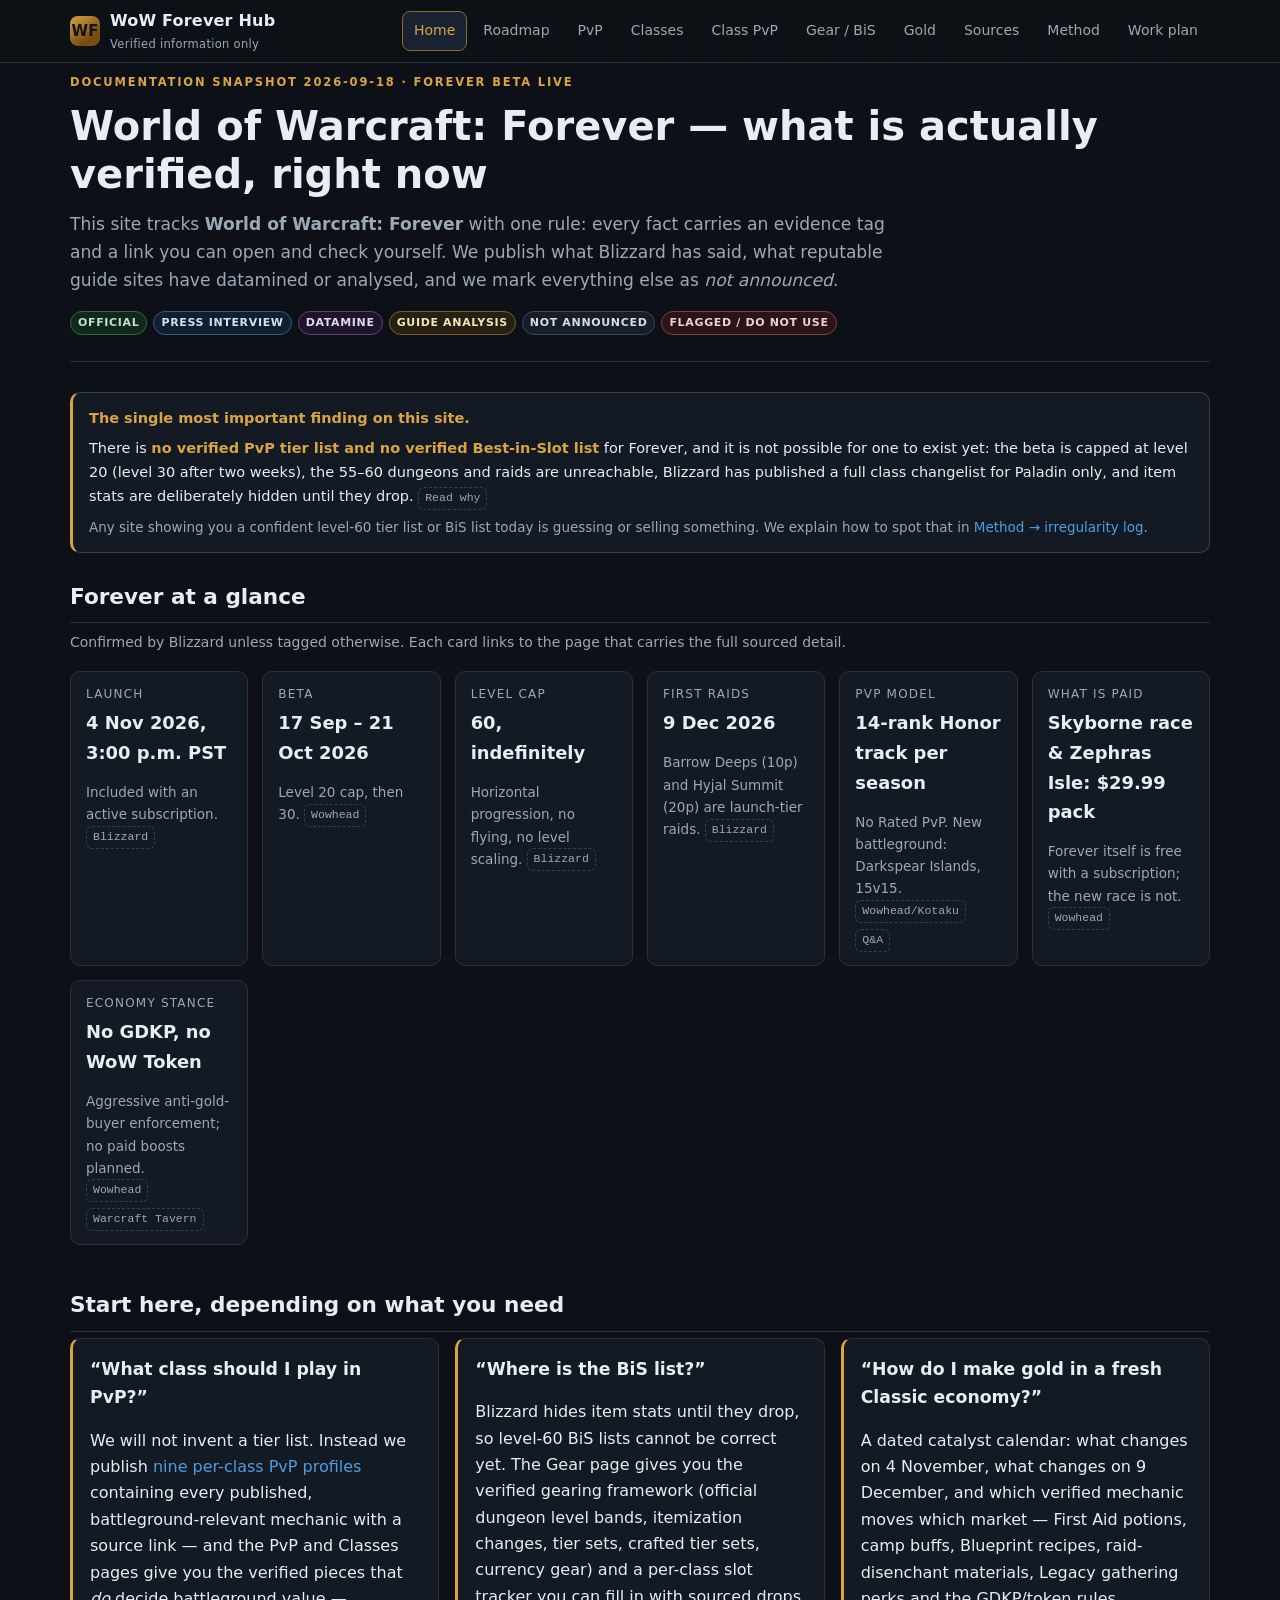
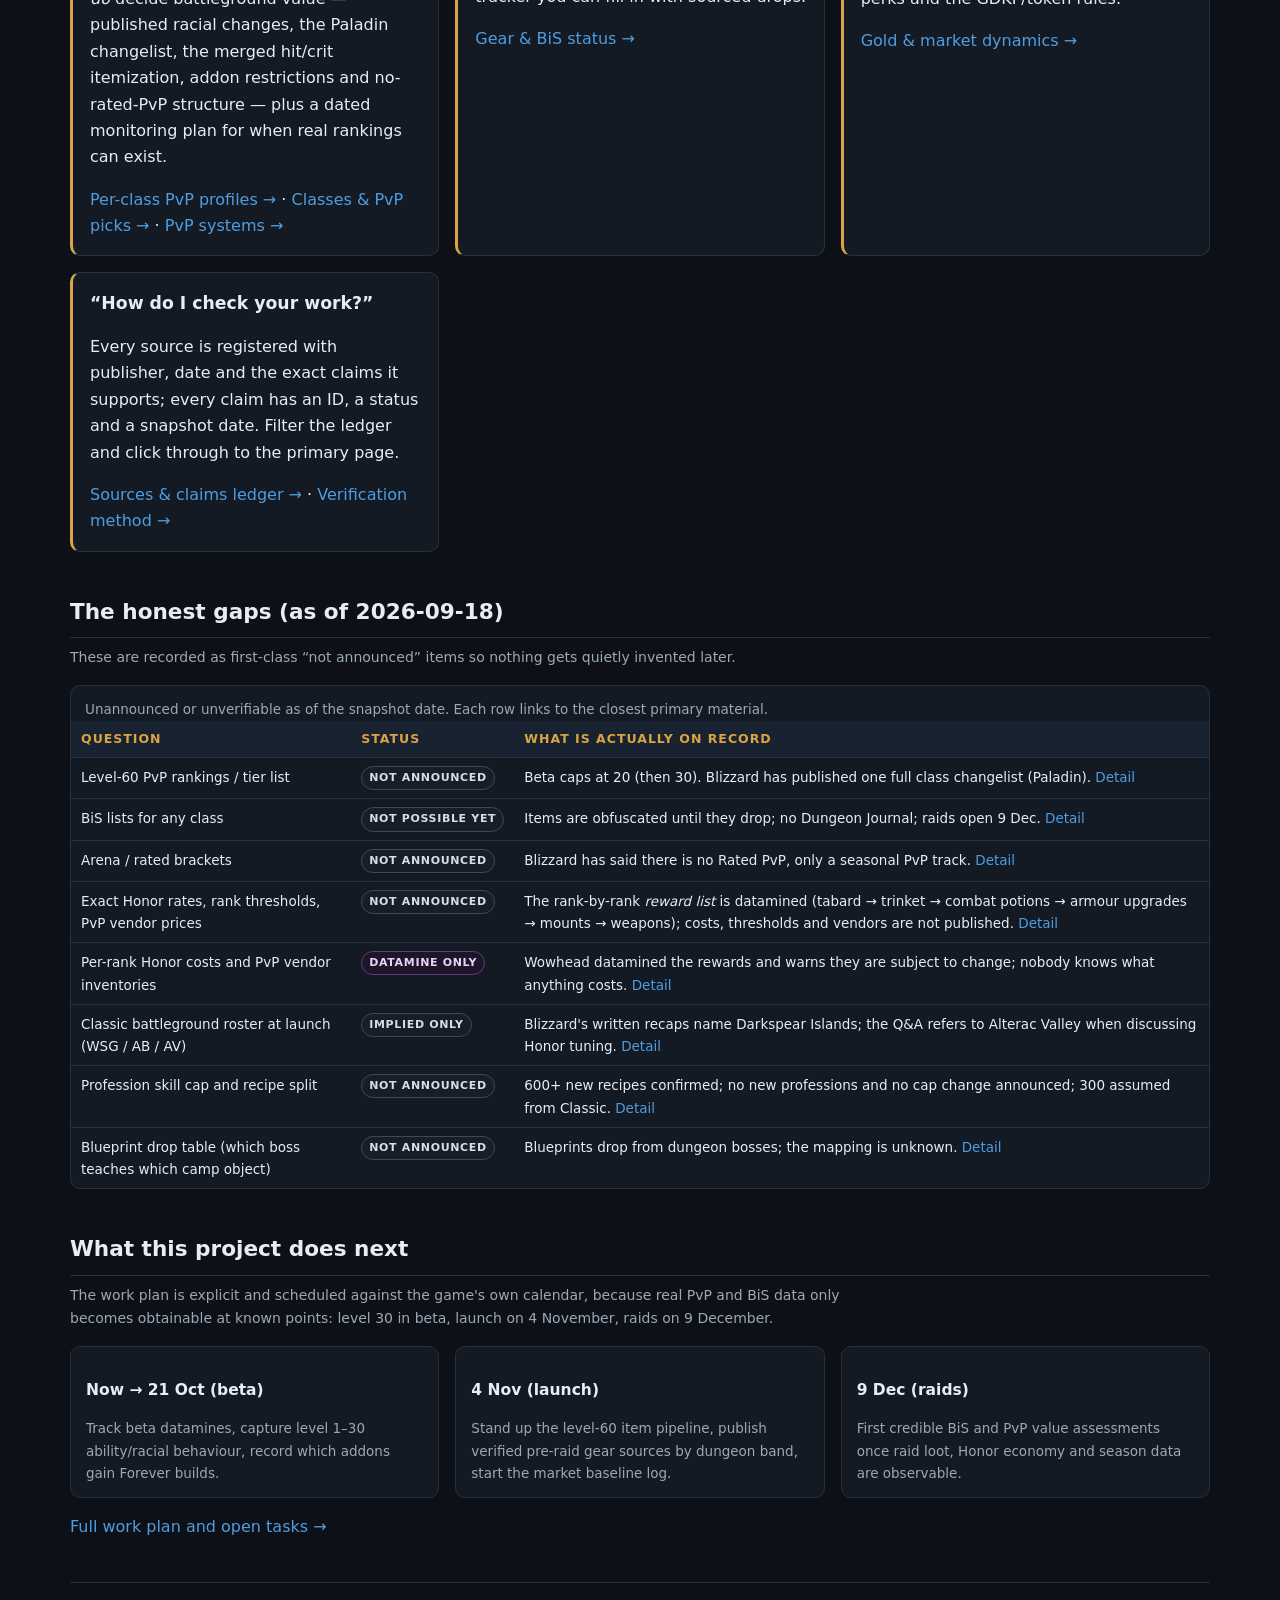
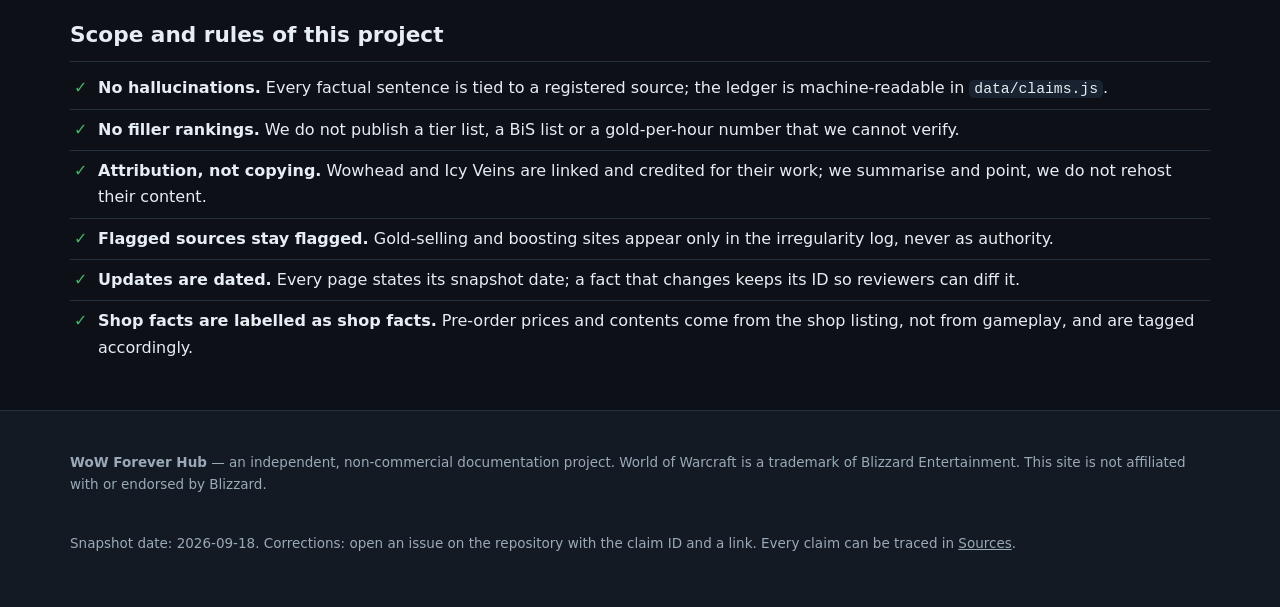
==== index.html @ de7ff388 "Add per-class PvP profiles, source-watch automation and ledger tooling Content - New class-pvp.html:" ====
<!DOCTYPE html>
<html lang="en">
<head>
<meta charset="utf-8">
<meta name="viewport" content="width=device-width, initial-scale=1">
<title>WoW Forever Hub — verified PvP, gear and gold information</title>
<meta name="description" content="A source-verified information hub for World of Warcraft: Forever, focused on PvP, gear progression and gold-making. Every claim carries an evidence tag and a link for manual review.">
<meta name="theme-color" content="#0d1117">
<link rel="icon" href="data:image/svg+xml,%3Csvg%20xmlns='http://www.w3.org/2000/svg'%20viewBox='0%200%2064%2064'%3E%3Crect%20width='64'%20height='64'%20rx='12'%20fill='%230d1117'/%3E%3Ctext%20x='32'%20y='42'%20font-family='Georgia,serif'%20font-size='30'%20font-weight='700'%20fill='%23d9a441'%20text-anchor='middle'%3EWF%3C/text%3E%3C/svg%3E">
<meta property="og:type" content="article">
<meta property="og:title" content="WoW Forever Hub — verified PvP, gear and gold information">
<meta property="og:description" content="A source-verified information hub for World of Warcraft: Forever, focused on PvP, gear progression and gold-making. Every claim carries an evidence tag and a link for manual review.">
<link rel="stylesheet" href="assets/css/style.css">
</head>
<body>
<a class="skip-link" href="#main">Skip to content</a>

<header class="site-header">
  <div class="wrap">
    <a class="brand" href="index.html">
      <span class="mark" aria-hidden="true">WF</span>
      <span>WoW Forever Hub<small>Verified information only</small></span>
    </a>
    <nav class="nav" aria-label="Main">
      <a href="index.html">Home</a>
      <a href="roadmap.html">Roadmap</a>
      <a href="pvp.html">PvP</a>
      <a href="classes.html">Classes</a>
      <a href="class-pvp.html">Class PvP</a>
      <a href="gear.html">Gear / BiS</a>
      <a href="gold.html">Gold</a>
      <a href="sources.html">Sources</a>
      <a href="method.html">Method</a>
      <a href="work-plan.html">Work plan</a>
    </nav>
  </div>
</header>

<main id="main" class="wrap">

  <div class="hero">
    <p class="eyebrow">Documentation snapshot <span data-snapshot>2026-09-18</span> · Forever beta live</p>
    <h1>World of Warcraft: Forever — what is actually verified, right now</h1>
    <p class="lede">
      This site tracks <strong>World of Warcraft: Forever</strong> with one rule: every fact carries an evidence tag
      and a link you can open and check yourself. We publish what Blizzard has said, what reputable guide sites have
      datamined or analysed, and we mark everything else as <em>not announced</em>.
    </p>
    <div class="tag-row">
      <span class="chip official">Official</span>
      <span class="chip press">Press interview</span>
      <span class="chip datamine">Datamine</span>
      <span class="chip guide">Guide analysis</span>
      <span class="chip pending">Not announced</span>
      <span class="chip community">Flagged / do not use</span>
    </div>
  </div>

  <div class="banner">
    <strong>The single most important finding on this site.</strong>
    <p>
      There is <strong>no verified PvP tier list and no verified Best-in-Slot list</strong> for Forever, and it is not
      possible for one to exist yet: the beta is capped at level 20 (level 30 after two weeks), the 55–60 dungeons and
      raids are unreachable, Blizzard has published a full class changelist for Paladin only, and item stats are
      deliberately hidden until they drop.
      <a class="src" href="classes.html#no-tier-list">Read why</a>
    </p>
    <p class="small">
      Any site showing you a confident level-60 tier list or BiS list today is guessing or selling something.
      We explain how to spot that in <a href="method.html#irregularities">Method → irregularity log</a>.
    </p>
  </div>

  <section aria-labelledby="h-now">
    <h2 id="h-now">Forever at a glance</h2>
    <p class="sub">
      Confirmed by Blizzard unless tagged otherwise. Each card links to the page that carries the full sourced detail.
    </p>
    <div class="kpi">
      <div class="card">
        <div class="k">Launch</div>
        <div class="v">4 Nov 2026, 3:00 p.m. PST</div>
        <p class="small">Included with an active subscription. <span class="srcs"><a class="src" href="https://news.blizzard.com/en-us/article/24303862/world-of-warcraft-forever-whats-next-panel-recap" rel="noopener">Blizzard</a></span></p>
      </div>
      <div class="card">
        <div class="k">Beta</div>
        <div class="v">17 Sep – 21 Oct 2026</div>
        <p class="small">Level 20 cap, then 30. <span class="srcs"><a class="src" href="https://www.wowhead.com/forever/guide/beta-content-unlock-overview" rel="noopener">Wowhead</a></span></p>
      </div>
      <div class="card">
        <div class="k">Level cap</div>
        <div class="v">60, indefinitely</div>
        <p class="small">Horizontal progression, no flying, no level scaling. <span class="srcs"><a class="src" href="https://news.blizzard.com/en-us/article/24303862/world-of-warcraft-forever-whats-next-panel-recap" rel="noopener">Blizzard</a></span></p>
      </div>
      <div class="card">
        <div class="k">First raids</div>
        <div class="v">9 Dec 2026</div>
        <p class="small">Barrow Deeps (10p) and Hyjal Summit (20p) are launch-tier raids. <span class="srcs"><a class="src" href="https://news.blizzard.com/en-us/article/24303862/world-of-warcraft-forever-whats-next-panel-recap" rel="noopener">Blizzard</a></span></p>
      </div>
      <div class="card">
        <div class="k">PvP model</div>
        <div class="v">14-rank Honor track per season</div>
        <p class="small">No Rated PvP. New battleground: Darkspear Islands, 15v15. <span class="srcs"><a class="src" href="https://www.wowhead.com/forever/news/14-rank-pvp-honor-track-and-darkspear-islands-battleground-coming-in-wow-forever-382947" rel="noopener">Wowhead/Kotaku</a><a class="src" href="https://www.wowhead.com/forever/news/world-of-warcraft-live-q-a-liveblog-midnight-and-forever-382967" rel="noopener">Q&amp;A</a></span></p>
      </div>
      <div class="card">
        <div class="k">What is paid</div>
        <div class="v">Skyborne race &amp; Zephras Isle: $29.99 pack</div>
        <p class="small">Forever itself is free with a subscription; the new race is not. <span class="srcs"><a class="src" href="https://www.wowhead.com/forever/guide/pre-order-packs-rewards" rel="noopener">Wowhead</a></span></p>
      </div>
      <div class="card">
        <div class="k">Economy stance</div>
        <div class="v">No GDKP, no WoW Token</div>
        <p class="small">Aggressive anti-gold-buyer enforcement; no paid boosts planned. <span class="srcs"><a class="src" href="https://www.wowhead.com/forever/news/gdkp-will-not-be-allowed-in-wow-forever-382968" rel="noopener">Wowhead</a><a class="src" href="https://www.warcrafttavern.com/forever/news/wow-forever-no-plans-for-wow-token-or-character-boosts/" rel="noopener">Warcraft Tavern</a></span></p>
      </div>
    </div>
  </section>

  <section aria-labelledby="h-start">
    <h2 id="h-start">Start here, depending on what you need</h2>
    <div class="grid two">
      <div class="card accent">
        <h3>“What class should I play in PvP?”</h3>
        <p>
          We will not invent a tier list. Instead we publish <a href="class-pvp.html">nine per-class PvP profiles</a>
          containing every published, battleground-relevant mechanic with a source link — and the PvP and Classes pages give you the verified pieces that
          <em>do</em> decide battleground value — published racial changes, the Paladin changelist, the
          merged hit/crit itemization, addon restrictions and no-rated-PvP structure — plus a dated monitoring plan
          for when real rankings can exist.
        </p>
        <p><a href="class-pvp.html">Per-class PvP profiles →</a> · <a href="classes.html">Classes &amp; PvP picks →</a> · <a href="pvp.html">PvP systems →</a></p>
      </div>
      <div class="card accent">
        <h3>“Where is the BiS list?”</h3>
        <p>
          Blizzard hides item stats until they drop, so level-60 BiS lists cannot be correct yet. The Gear page
          gives you the verified gearing framework (official dungeon level bands, itemization changes, tier sets,
          crafted tier sets, currency gear) and a per-class slot tracker you can fill in with sourced drops.
        </p>
        <p><a href="gear.html">Gear &amp; BiS status →</a></p>
      </div>
      <div class="card accent">
        <h3>“How do I make gold in a fresh Classic economy?”</h3>
        <p>
          A dated catalyst calendar: what changes on 4 November, what changes on 9 December, and which verified
          mechanic moves which market — First Aid potions, camp buffs, Blueprint recipes, raid-disenchant
          materials, Legacy gathering perks and the GDKP/token rules.
        </p>
        <p><a href="gold.html">Gold &amp; market dynamics →</a></p>
      </div>
      <div class="card accent">
        <h3>“How do I check your work?”</h3>
        <p>
          Every source is registered with publisher, date and the exact claims it supports; every claim has an ID,
          a status and a snapshot date. Filter the ledger and click through to the primary page.
        </p>
        <p><a href="sources.html">Sources &amp; claims ledger →</a> · <a href="method.html">Verification method →</a></p>
      </div>
    </div>
  </section>

  <section aria-labelledby="h-gaps">
    <h2 id="h-gaps">The honest gaps (as of <span data-snapshot>2026-09-18</span>)</h2>
    <p class="sub">These are recorded as first-class “not announced” items so nothing gets quietly invented later.</p>
    <div class="table-wrap">
      <table class="compact">
        <caption>Unannounced or unverifiable as of the snapshot date. Each row links to the closest primary material.</caption>
        <thead>
          <tr><th scope="col">Question</th><th scope="col">Status</th><th scope="col">What is actually on record</th></tr>
        </thead>
        <tbody>
          <tr>
            <td>Level-60 PvP rankings / tier list</td>
            <td><span class="chip pending">Not announced</span></td>
            <td>Beta caps at 20 (then 30). Blizzard has published one full class changelist (Paladin). <a href="classes.html#no-tier-list">Detail</a></td>
          </tr>
          <tr>
            <td>BiS lists for any class</td>
            <td><span class="chip pending">Not possible yet</span></td>
            <td>Items are obfuscated until they drop; no Dungeon Journal; raids open 9 Dec. <a href="gear.html#status">Detail</a></td>
          </tr>
          <tr>
            <td>Arena / rated brackets</td>
            <td><span class="chip pending">Not announced</span></td>
            <td>Blizzard has said there is no Rated PvP, only a seasonal PvP track. <a href="pvp.html#unknown">Detail</a></td>
          </tr>
          <tr>
            <td>Exact Honor rates, rank thresholds, PvP vendor prices</td>
            <td><span class="chip pending">Not announced</span></td>
            <td>The rank-by-rank <em>reward list</em> is datamined (tabard → trinket → combat potions → armour upgrades → mounts → weapons); costs, thresholds and vendors are not published. <a href="pvp.html#ranks">Detail</a></td>
          </tr>
          <tr>
            <td>Per-rank Honor costs and PvP vendor inventories</td>
            <td><span class="chip datamine">Datamine only</span></td>
            <td>Wowhead datamined the rewards and warns they are subject to change; nobody knows what anything costs. <a href="pvp.html#ranks">Detail</a></td>
          </tr>
          <tr>
            <td>Classic battleground roster at launch (WSG / AB / AV)</td>
            <td><span class="chip pending">Implied only</span></td>
            <td>Blizzard's written recaps name Darkspear Islands; the Q&amp;A refers to Alterac Valley when discussing Honor tuning. <a href="pvp.html#bg">Detail</a></td>
          </tr>
          <tr>
            <td>Profession skill cap and recipe split</td>
            <td><span class="chip pending">Not announced</span></td>
            <td>600+ new recipes confirmed; no new professions and no cap change announced; 300 assumed from Classic. <a href="gold.html#professions">Detail</a></td>
          </tr>
          <tr>
            <td>Blueprint drop table (which boss teaches which camp object)</td>
            <td><span class="chip pending">Not announced</span></td>
            <td>Blueprints drop from dungeon bosses; the mapping is unknown. <a href="gold.html#professions">Detail</a></td>
          </tr>
        </tbody>
      </table>
    </div>
  </section>

  <section aria-labelledby="h-next">
    <h2 id="h-next">What this project does next</h2>
    <p class="sub">
      The work plan is explicit and scheduled against the game's own calendar, because real PvP and BiS data
      only becomes obtainable at known points: level 30 in beta, launch on 4 November, raids on 9 December.
    </p>
    <div class="grid three">
      <div class="card tight"><h4>Now → 21 Oct (beta)</h4><p class="small">Track beta datamines, capture level 1–30 ability/racial behaviour, record which addons gain Forever builds.</p></div>
      <div class="card tight"><h4>4 Nov (launch)</h4><p class="small">Stand up the level-60 item pipeline, publish verified pre-raid gear sources by dungeon band, start the market baseline log.</p></div>
      <div class="card tight"><h4>9 Dec (raids)</h4><p class="small">First credible BiS and PvP value assessments once raid loot, Honor economy and season data are observable.</p></div>
    </div>
    <p><a href="work-plan.html">Full work plan and open tasks →</a></p>
  </section>

  <hr>

  <section aria-labelledby="h-scope">
    <h2 id="h-scope">Scope and rules of this project</h2>
    <ul class="checklist">
      <li><strong>No hallucinations.</strong> Every factual sentence is tied to a registered source; the ledger is machine-readable in <code>data/claims.js</code>.</li>
      <li><strong>No filler rankings.</strong> We do not publish a tier list, a BiS list or a gold-per-hour number that we cannot verify.</li>
      <li><strong>Attribution, not copying.</strong> Wowhead and Icy Veins are linked and credited for their work; we summarise and point, we do not rehost their content.</li>
      <li><strong>Flagged sources stay flagged.</strong> Gold-selling and boosting sites appear only in the irregularity log, never as authority.</li>
      <li><strong>Updates are dated.</strong> Every page states its snapshot date; a fact that changes keeps its ID so reviewers can diff it.</li>
      <li><strong>Shop facts are labelled as shop facts.</strong> Pre-order prices and contents come from the shop listing, not from gameplay, and are tagged accordingly.</li>
    </ul>
  </section>

</main>

<footer class="site-footer">
  <div class="wrap">
    <p><strong>WoW Forever Hub</strong> — an independent, non-commercial documentation project. World of Warcraft is a trademark of Blizzard Entertainment. This site is not affiliated with or endorsed by Blizzard.</p>
    <p>Snapshot date: <span data-snapshot>2026-09-18</span>. Corrections: open an issue on the repository with the claim ID and a link. Every claim can be traced in <a href="sources.html">Sources</a>.</p>
  </div>
</footer>

<script src="assets/js/site.js"></script>
</body>
</html>
---- assets/css/style.css ----
/* ==========================================================================
   WoWForever — verified-information site
   Hand-written CSS. No frameworks, no external requests, no build step.
   ========================================================================== */

:root {
  --bg: #0d1117;
  --bg-2: #131a24;
  --bg-3: #182231;
  --line: #24313f;
  --line-2: #2f4055;
  --text: #e6edf3;
  --muted: #9aa9b8;
  --gold: #d9a441;
  --gold-dim: #8a6a2a;
  --blue: #4f9de0;
  --green: #48b06a;
  --amber: #e0a63c;
  --red: #e05c5c;
  --purple: #a97fe0;
  --radius: 10px;
  --max: 1180px;
  --mono: ui-monospace, SFMono-Regular, "SF Mono", Menlo, Consolas, monospace;
  --sans: system-ui, -apple-system, "Segoe UI", Roboto, "Helvetica Neue", Arial, sans-serif;
}

* { box-sizing: border-box; }

html { scroll-behavior: smooth; }

body {
  margin: 0;
  background: var(--bg);
  color: var(--text);
  font-family: var(--sans);
  font-size: 16px;
  line-height: 1.65;
  -webkit-text-size-adjust: 100%;
}

a { color: var(--blue); text-decoration: none; }
a:hover, a:focus { text-decoration: underline; }
a:focus-visible, button:focus-visible, summary:focus-visible {
  outline: 2px solid var(--gold);
  outline-offset: 2px;
}

.wrap { max-width: var(--max); margin: 0 auto; padding: 0 20px; }

.skip-link {
  position: absolute; left: -9999px; top: 0; background: var(--gold);
  color: #10151c; padding: 10px 14px; z-index: 100; border-radius: 0 0 6px 0;
}
.skip-link:focus { left: 0; }

/* ---------- header / nav ---------- */
.site-header {
  position: sticky; top: 0; z-index: 50;
  background: rgba(13, 17, 23, 0.94);
  backdrop-filter: blur(8px);
  border-bottom: 1px solid var(--line);
}
.site-header .wrap { display: flex; align-items: center; gap: 18px; min-height: 62px; flex-wrap: wrap; }
.brand { display: flex; align-items: center; gap: 10px; font-weight: 700; letter-spacing: .2px; color: var(--text); }
.brand:hover { text-decoration: none; }
.brand .mark {
  width: 30px; height: 30px; border-radius: 8px; flex: 0 0 auto;
  background: linear-gradient(145deg, var(--gold), #7a4d12 70%);
  display: grid; place-items: center; color: #10151c; font-weight: 800; font-size: 15px;
}
.brand small { display: block; font-weight: 400; font-size: 11.5px; color: var(--muted); letter-spacing: .3px; }

.nav { display: flex; gap: 4px; flex-wrap: wrap; margin-left: auto; }
.nav a {
  color: var(--muted); padding: 7px 11px; border-radius: 8px;
  font-size: 14px; border: 1px solid transparent; white-space: nowrap;
}
.nav a:hover { color: var(--text); background: var(--bg-3); text-decoration: none; }
.nav a[aria-current="page"] { color: var(--gold); background: var(--bg-3); border-color: var(--gold-dim); }

/* ---------- hero ---------- */
main { padding: 34px 0 60px; }

.hero { padding: 10px 0 26px; border-bottom: 1px solid var(--line); margin-bottom: 30px; }
.hero h1 { font-size: clamp(1.7rem, 3.6vw, 2.5rem); line-height: 1.2; margin: 0 0 12px; }
.hero .lede { font-size: 1.07rem; color: var(--muted); max-width: 78ch; margin: 0 0 16px; }
.eyebrow {
  text-transform: uppercase; letter-spacing: .16em; font-size: 11.5px;
  color: var(--gold); margin: 0 0 10px; font-weight: 700;
}

.banner {
  border: 1px solid var(--line-2); border-left: 3px solid var(--gold);
  background: var(--bg-2); border-radius: var(--radius);
  padding: 14px 16px; margin: 0 0 26px; font-size: 14.5px;
}
.banner strong { color: var(--gold); }
.banner p { margin: 6px 0 0; }
.banner p:first-child { margin-top: 0; }

/* ---------- sections & cards ---------- */
section { margin: 0 0 42px; }
h2 {
  font-size: 1.35rem; margin: 0 0 6px; padding-bottom: 8px;
  border-bottom: 1px solid var(--line);
}
h3 { font-size: 1.08rem; margin: 26px 0 8px; }
h4 { font-size: .97rem; margin: 18px 0 6px; }
.sub { color: var(--muted); font-size: 14px; margin: 8px 0 16px; max-width: 88ch; }

.grid { display: grid; gap: 16px; }
.grid.two { grid-template-columns: repeat(auto-fit, minmax(300px, 1fr)); }
.grid.three { grid-template-columns: repeat(auto-fit, minmax(250px, 1fr)); }
.card {
  background: var(--bg-2); border: 1px solid var(--line);
  border-radius: var(--radius); padding: 16px 17px;
}
.card h3 { margin-top: 0; }
.card p:last-child, .card ul:last-child, .card ol:last-child { margin-bottom: 0; }
.card.tight { padding: 13px 15px; }
.card.accent { border-left: 3px solid var(--gold); }

.kpi { display: grid; gap: 14px; grid-template-columns: repeat(auto-fit, minmax(178px, 1fr)); margin-bottom: 8px; }
.kpi .card { padding: 13px 15px; }
.kpi .k { color: var(--muted); font-size: 12px; text-transform: uppercase; letter-spacing: .1em; }
.kpi .v { font-size: 1.12rem; font-weight: 650; margin-top: 4px; }

/* ---------- tables ---------- */
.table-wrap { overflow-x: auto; border: 1px solid var(--line); border-radius: var(--radius); background: var(--bg-2); }
table { border-collapse: collapse; width: 100%; font-size: 14.5px; min-width: 620px; }
caption { text-align: left; padding: 12px 14px 0; color: var(--muted); font-size: 13.5px; }
th, td { text-align: left; padding: 10px 13px; border-bottom: 1px solid var(--line); vertical-align: top; }
thead th {
  background: var(--bg-3); color: var(--gold); font-size: 12.5px;
  text-transform: uppercase; letter-spacing: .08em; position: sticky; top: 0;
}
tbody tr:hover { background: rgba(255,255,255,.02); }
tbody tr:last-child td { border-bottom: none; }
td.num, th.num { text-align: right; font-variant-numeric: tabular-nums; }
table.compact { font-size: 13.5px; }
table.compact th, table.compact td { padding: 8px 10px; }

/* ---------- status chips ---------- */
.chip {
  display: inline-block; font-size: 11px; font-weight: 700; letter-spacing: .06em;
  text-transform: uppercase; padding: 2px 7px; border-radius: 999px;
  border: 1px solid var(--line-2); color: var(--muted); background: var(--bg-3);
  white-space: nowrap; vertical-align: middle;
}
.chip.official { color: #bfe3c9; border-color: #2e6b45; background: #12281b; }
.chip.press    { color: #cfe2f5; border-color: #2f5d84; background: #10202e; }
.chip.datamine { color: #e8d3f7; border-color: #5c3f7d; background: #1e1529; }
.chip.guide    { color: #f4e2bb; border-color: #77602c; background: #262012; }
.chip.community{ color: #f0cfcf; border-color: #7d4141; background: #291515; }
.chip.ours     { color: #d8e6ef; border-color: #4a6272; background: #16212a; }
.chip.pending  { color: #d6dde4; border-color: #3b4a58; background: #161e27; }

/* source chips under a fact */
.srcs { display: inline-flex; gap: 6px; flex-wrap: wrap; vertical-align: middle; }
.src {
  display: inline-block; font-size: 11.5px; padding: 1px 6px; border-radius: 6px;
  border: 1px dashed var(--line-2); color: var(--muted); font-family: var(--mono);
}
.src:hover { color: var(--text); border-color: var(--gold); text-decoration: none; }
button.src, button.btn {
  background: var(--bg-2); cursor: pointer; line-height: 1.5;
}
button.src:hover, button.btn:hover { background: var(--bg-3); }
button.src:focus-visible, button.btn:focus-visible { outline: 2px solid var(--gold); outline-offset: 2px; }

/* ---------- lists ---------- */
ul.clean, ol.clean { margin: 8px 0 0; padding-left: 20px; }
ul.clean li, ol.clean li { margin: 5px 0; }
ul.none { list-style: none; padding: 0; margin: 0; }
ul.none li { padding: 8px 0; border-bottom: 1px solid var(--line); }
ul.none li:last-child { border-bottom: none; }

.checklist { list-style: none; padding: 0; margin: 0; }
.checklist li { padding: 7px 0 7px 28px; position: relative; border-bottom: 1px solid var(--line); }
.checklist li:last-child { border-bottom: none; }
.checklist li::before {
  content: "✓"; position: absolute; left: 4px; top: 7px; color: var(--green); font-weight: 700;
}
.checklist li.x::before { content: "✕"; color: var(--red); }
.checklist li.q::before { content: "?"; color: var(--amber); }

/* ---------- details ---------- */
details {
  background: var(--bg-2); border: 1px solid var(--line);
  border-radius: var(--radius); padding: 10px 14px; margin: 10px 0;
}
details[open] { padding-bottom: 14px; }
summary { cursor: pointer; font-weight: 600; }
summary::marker { color: var(--gold); }
details p, details ul, details ol { margin-top: 8px; }

/* ---------- controls ---------- */
.controls { display: flex; gap: 10px; flex-wrap: wrap; align-items: center; margin: 0 0 14px; }
input[type="search"], select {
  background: var(--bg-2); color: var(--text); border: 1px solid var(--line-2);
  border-radius: 8px; padding: 8px 11px; font-size: 14px; font-family: var(--sans); min-width: 190px;
}
label.field { font-size: 13px; color: var(--muted); display: flex; gap: 6px; align-items: center; }
.count { color: var(--muted); font-size: 13px; }

/* ---------- misc ---------- */
.note {
  border-left: 3px solid var(--blue); background: var(--bg-2);
  padding: 12px 15px; border-radius: 0 var(--radius) var(--radius) 0; margin: 14px 0; font-size: 14.5px;
}
.warn { border-left-color: var(--red); }
.ok { border-left-color: var(--green); }
.caution { border-left-color: var(--amber); }
code, .mono { font-family: var(--mono); font-size: .92em; background: var(--bg-3); padding: 1px 5px; border-radius: 5px; }
.small { font-size: 13.5px; color: var(--muted); }
.tag-row { display: flex; gap: 6px; flex-wrap: wrap; margin: 6px 0 0; }
hr { border: none; border-top: 1px solid var(--line); margin: 34px 0; }

footer.site-footer {
  border-top: 1px solid var(--line); background: var(--bg-2);
  padding: 26px 0 40px; font-size: 13.5px; color: var(--muted);
}
footer.site-footer a { color: var(--muted); text-decoration: underline; }
footer.site-footer .wrap { display: grid; gap: 10px; }

.toc {
  background: var(--bg-2); border: 1px solid var(--line); border-radius: var(--radius);
  padding: 12px 16px; margin: 0 0 26px;
}
.toc h2 { border: none; font-size: .95rem; text-transform: uppercase; letter-spacing: .1em; color: var(--muted); margin: 0 0 6px; padding: 0; }
.toc ul { margin: 0; padding-left: 18px; }
.toc li { margin: 3px 0; font-size: 14px; }

/* evidence bar used on claim rows */
.evidence { display: flex; gap: 6px; align-items: center; flex-wrap: wrap; }

@media print {
  .site-header, .nav, .controls { display: none; }
  body { background: #fff; color: #000; }
}
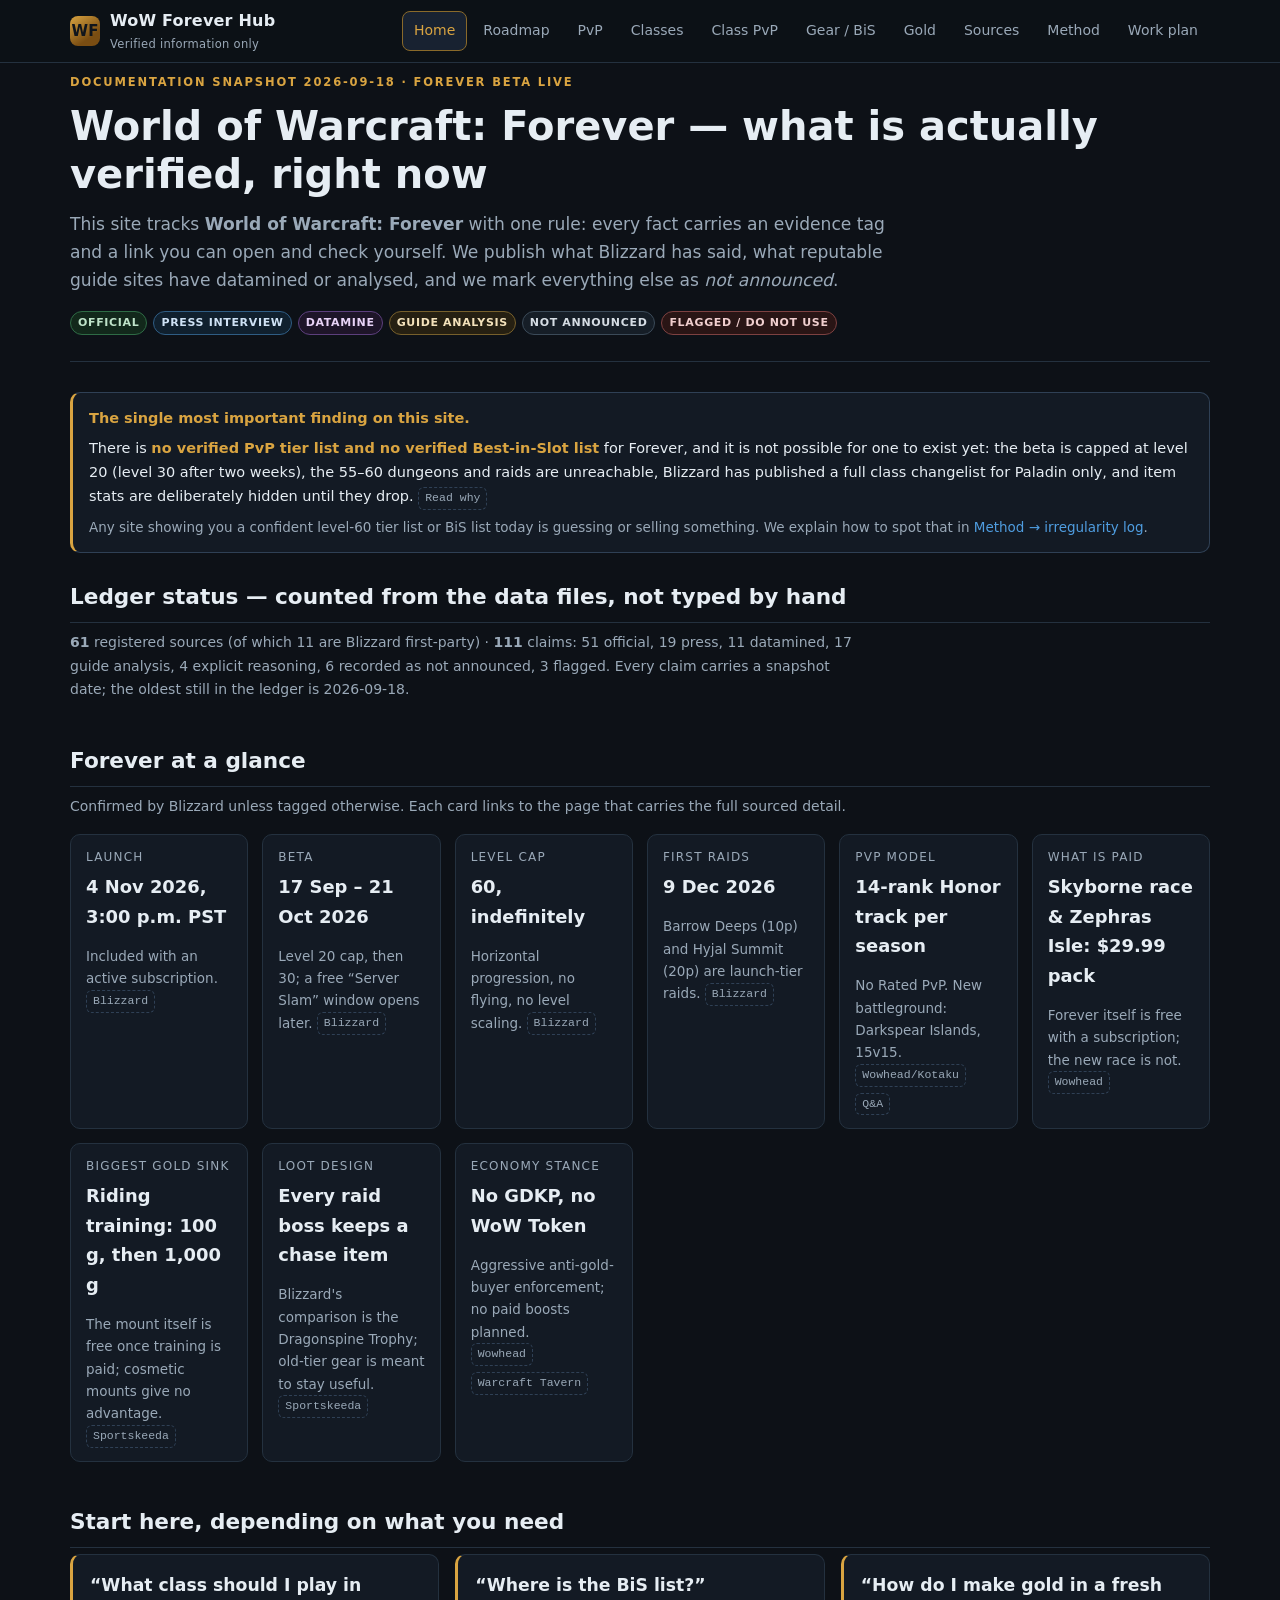
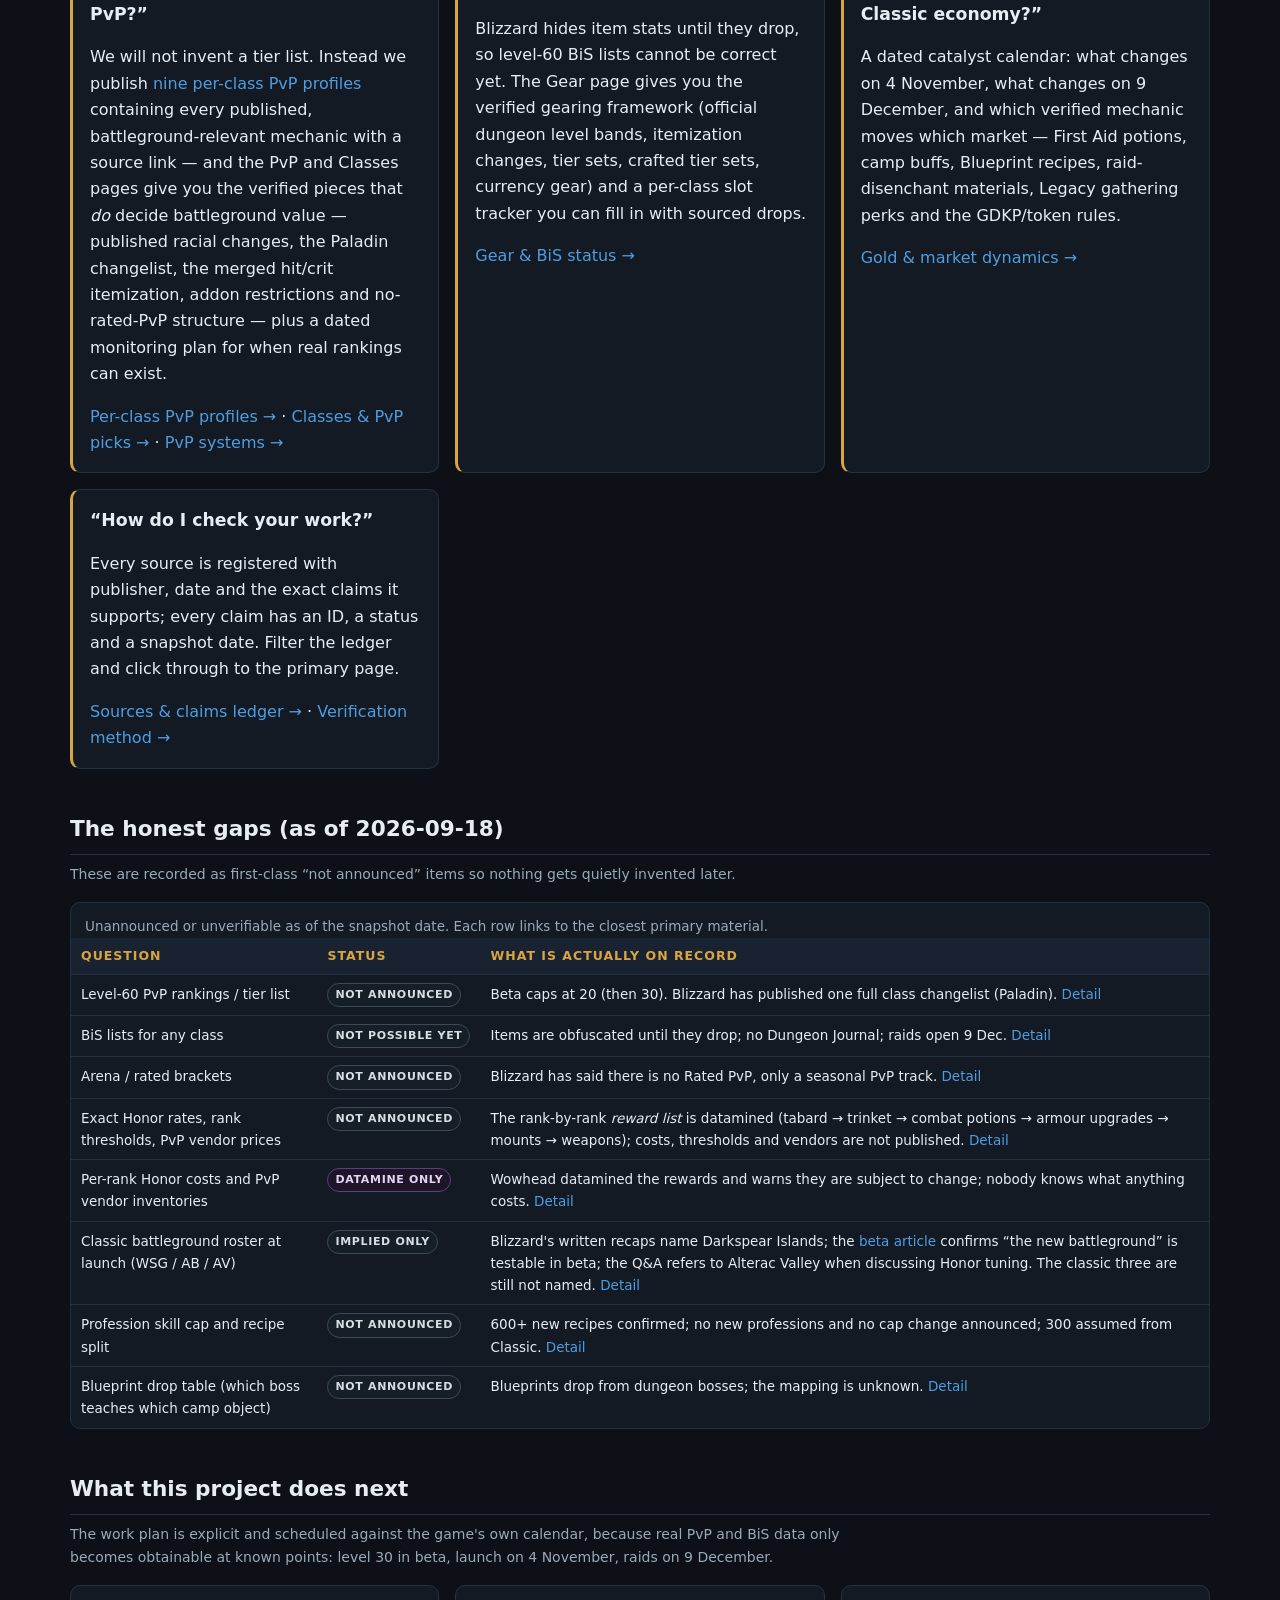
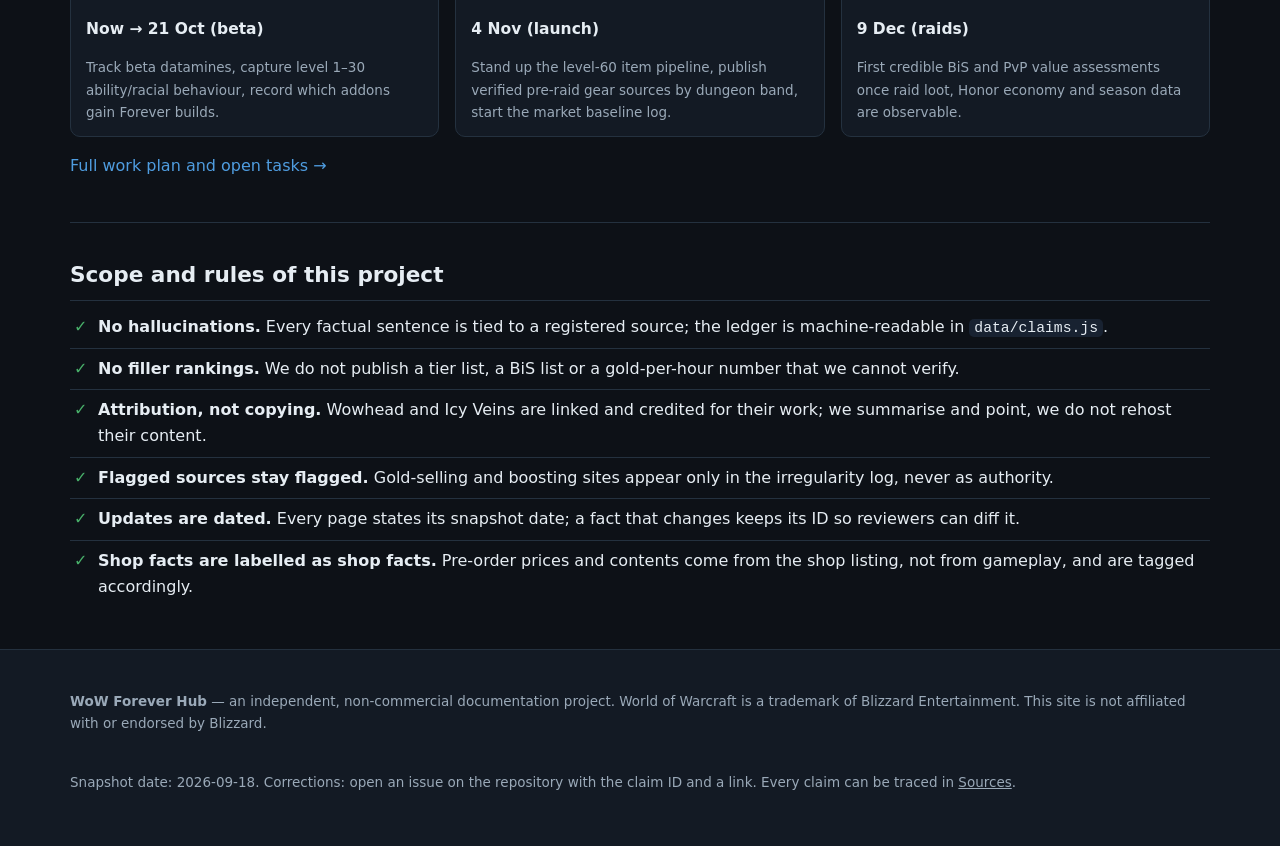
==== commit 1a280a4c: "Third-pass verification, four CI gates, and a full self-audit of every quotation Verification work i" ====
--- a/index.html
+++ b/index.html
@@ -10,6 +10,7 @@
 <meta property="og:type" content="article">
 <meta property="og:title" content="WoW Forever Hub — verified PvP, gear and gold information">
 <meta property="og:description" content="A source-verified information hub for World of Warcraft: Forever, focused on PvP, gear progression and gold-making. Every claim carries an evidence tag and a link for manual review.">
+<link rel="canonical" href="https://buffedlizard55-lab.github.io/WoWForever/index.html">
 <link rel="stylesheet" href="assets/css/style.css">
 </head>
 <body>
@@ -71,6 +72,12 @@
     </p>
   </div>
 
+  <section aria-labelledby="h-ledger">
+    <h2 id="h-ledger">Ledger status — counted from the data files, not typed by hand</h2>
+    <p class="sub" id="ledgerStatus" hidden></p>
+    <noscript><p class="small">Enable JavaScript to see live ledger counts; the underlying lists are readable on the <a href="sources.html">Sources page</a> either way.</p></noscript>
+  </section>
+
   <section aria-labelledby="h-now">
     <h2 id="h-now">Forever at a glance</h2>
     <p class="sub">
@@ -85,7 +92,7 @@
       <div class="card">
         <div class="k">Beta</div>
         <div class="v">17 Sep – 21 Oct 2026</div>
-        <p class="small">Level 20 cap, then 30. <span class="srcs"><a class="src" href="https://www.wowhead.com/forever/guide/beta-content-unlock-overview" rel="noopener">Wowhead</a></span></p>
+        <p class="small">Level 20 cap, then 30; a free “Server Slam” window opens later. <span class="srcs"><a class="src" href="https://news.blizzard.com/en-us/article/24304160/the-world-of-warcraft-forever-beta-now-live" rel="noopener">Blizzard</a></span></p>
       </div>
       <div class="card">
         <div class="k">Level cap</div>
@@ -106,6 +113,16 @@
         <div class="k">What is paid</div>
         <div class="v">Skyborne race &amp; Zephras Isle: $29.99 pack</div>
         <p class="small">Forever itself is free with a subscription; the new race is not. <span class="srcs"><a class="src" href="https://www.wowhead.com/forever/guide/pre-order-packs-rewards" rel="noopener">Wowhead</a></span></p>
+      </div>
+      <div class="card">
+        <div class="k">Biggest gold sink</div>
+        <div class="v">Riding training: 100 g, then 1,000 g</div>
+        <p class="small">The mount itself is free once training is paid; cosmetic mounts give no advantage. <span class="srcs"><a class="src" href="https://www.sportskeeda.com/mmo/news-they-might-reasons-welcome-forsaken-wow-forevers-kris-zierhut-michael-nuthals-visiting-gilneas-what-ifs-exclusive" rel="noopener">Sportskeeda</a></span></p>
+      </div>
+      <div class="card">
+        <div class="k">Loot design</div>
+        <div class="v">Every raid boss keeps a chase item</div>
+        <p class="small">Blizzard's comparison is the Dragonspine Trophy; old-tier gear is meant to stay useful. <span class="srcs"><a class="src" href="https://www.sportskeeda.com/mmo/news-they-might-reasons-welcome-forsaken-wow-forevers-kris-zierhut-michael-nuthals-visiting-gilneas-what-ifs-exclusive" rel="noopener">Sportskeeda</a></span></p>
       </div>
       <div class="card">
         <div class="k">Economy stance</div>
@@ -196,7 +213,7 @@
           <tr>
             <td>Classic battleground roster at launch (WSG / AB / AV)</td>
             <td><span class="chip pending">Implied only</span></td>
-            <td>Blizzard's written recaps name Darkspear Islands; the Q&amp;A refers to Alterac Valley when discussing Honor tuning. <a href="pvp.html#bg">Detail</a></td>
+            <td>Blizzard's written recaps name Darkspear Islands; the <a href="https://news.blizzard.com/en-us/article/24304160/the-world-of-warcraft-forever-beta-now-live" rel="noopener">beta article</a> confirms “the new battleground” is testable in beta; the Q&amp;A refers to Alterac Valley when discussing Honor tuning. The classic three are still not named. <a href="pvp.html#bg">Detail</a></td>
           </tr>
           <tr>
             <td>Profession skill cap and recipe split</td>
@@ -250,6 +267,28 @@
   </div>
 </footer>
 
+<script src="data/sources.js"></script>
+<script src="data/claims.js"></script>
+<script>
+/* The home page shows its own audit numbers so a reader can sanity-check the
+   project at a glance. Everything is counted from data/sources.js and
+   data/claims.js — nothing here is hand-typed, so the figures cannot drift. */
+(function () {
+  var el = document.getElementById('ledgerStatus');
+  if (!el || !window.WOWF_CLAIMS || !window.WOWF_SOURCES) return;
+  var claims = window.WOWF_CLAIMS, sources = window.WOWF_SOURCES;
+  var by = function (st) { return claims.filter(function (c) { return c.status === st; }).length; };
+  var oldest = claims.reduce(function (a, c) { return !a || c.snapshot < a ? c.snapshot : a; }, '');
+  el.innerHTML =
+    '<strong>' + sources.length + '</strong> registered sources (of which ' +
+    sources.filter(function (s) { return s.tier === 'official'; }).length + ' are Blizzard first-party) · ' +
+    '<strong>' + claims.length + '</strong> claims: ' + by('official') + ' official, ' + by('press') + ' press, ' +
+    by('datamine') + ' datamined, ' + by('guide') + ' guide analysis, ' + by('ours') + ' explicit reasoning, ' +
+    by('unknown') + ' recorded as not announced, ' + by('community') + ' flagged. Every claim carries a snapshot date; ' +
+    'the oldest still in the ledger is ' + oldest + '.';
+  el.hidden = false;
+})();
+</script>
 <script src="assets/js/site.js"></script>
 </body>
 </html>
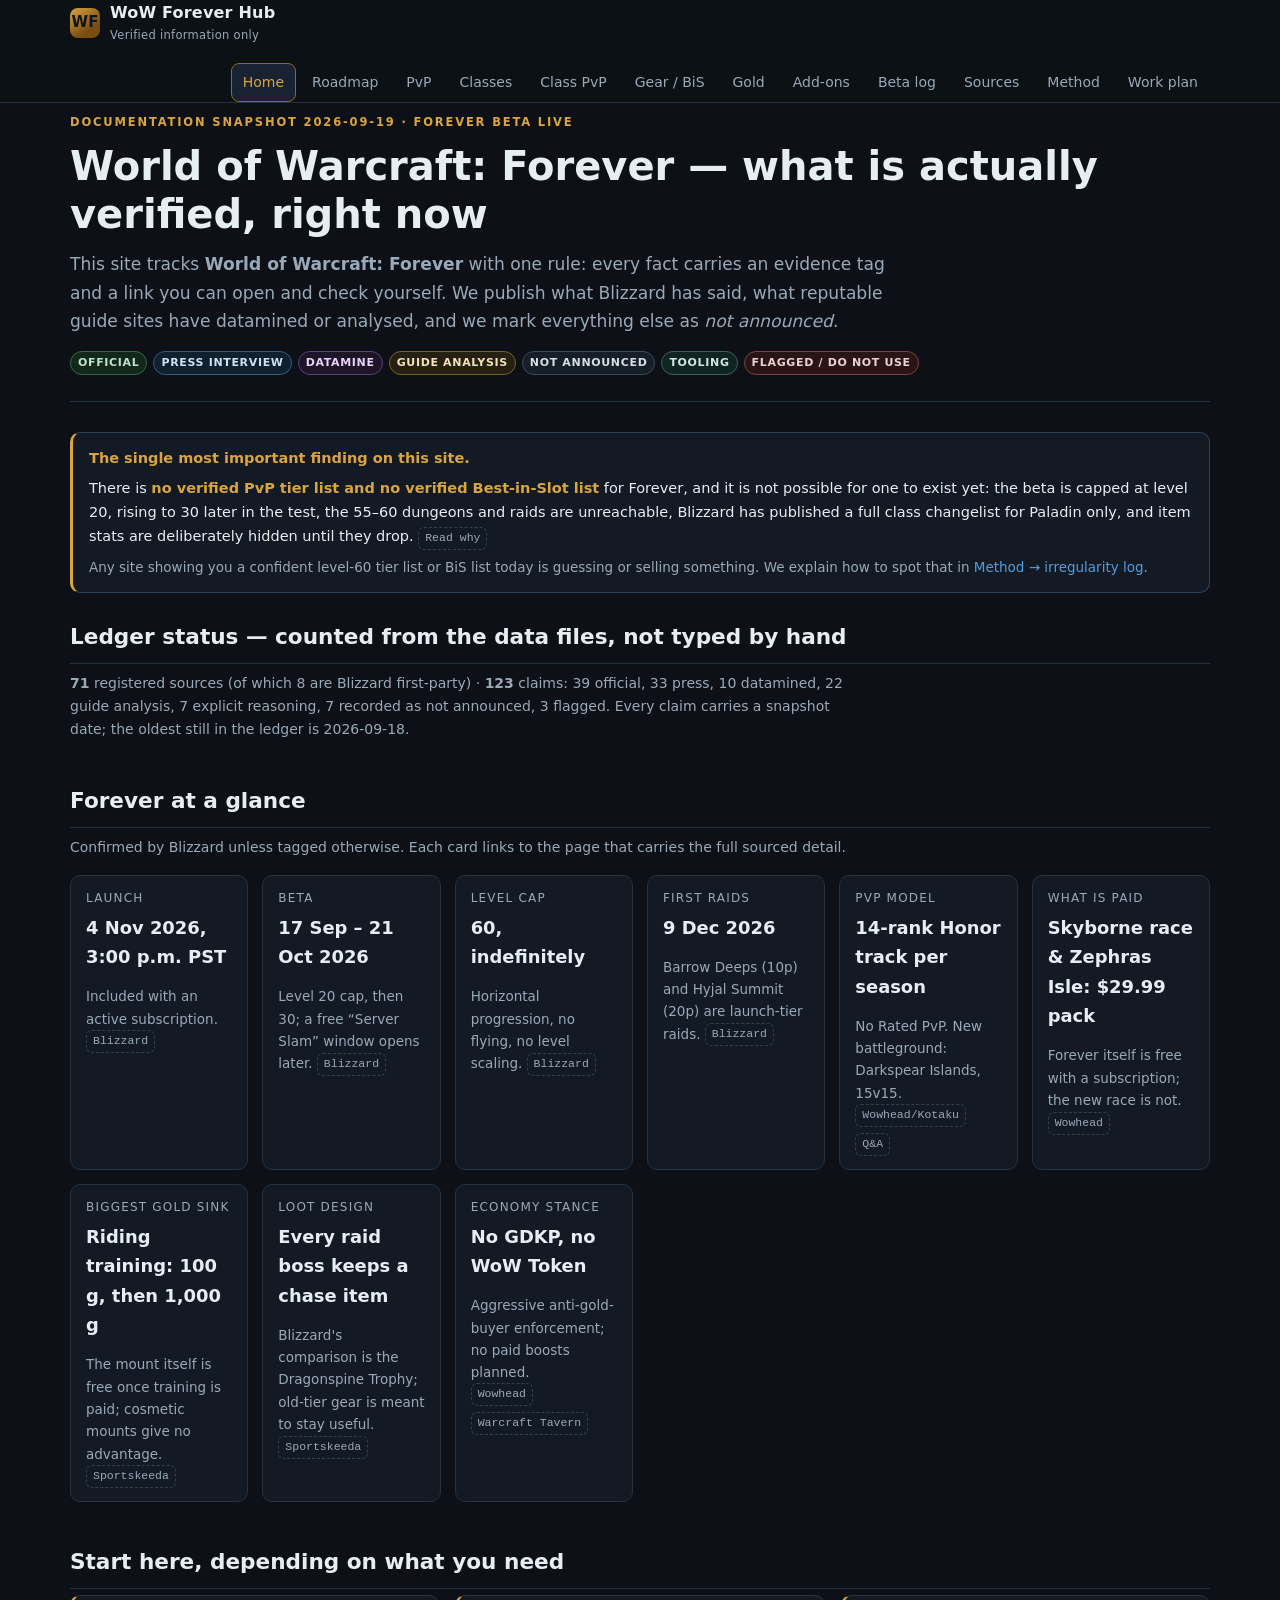
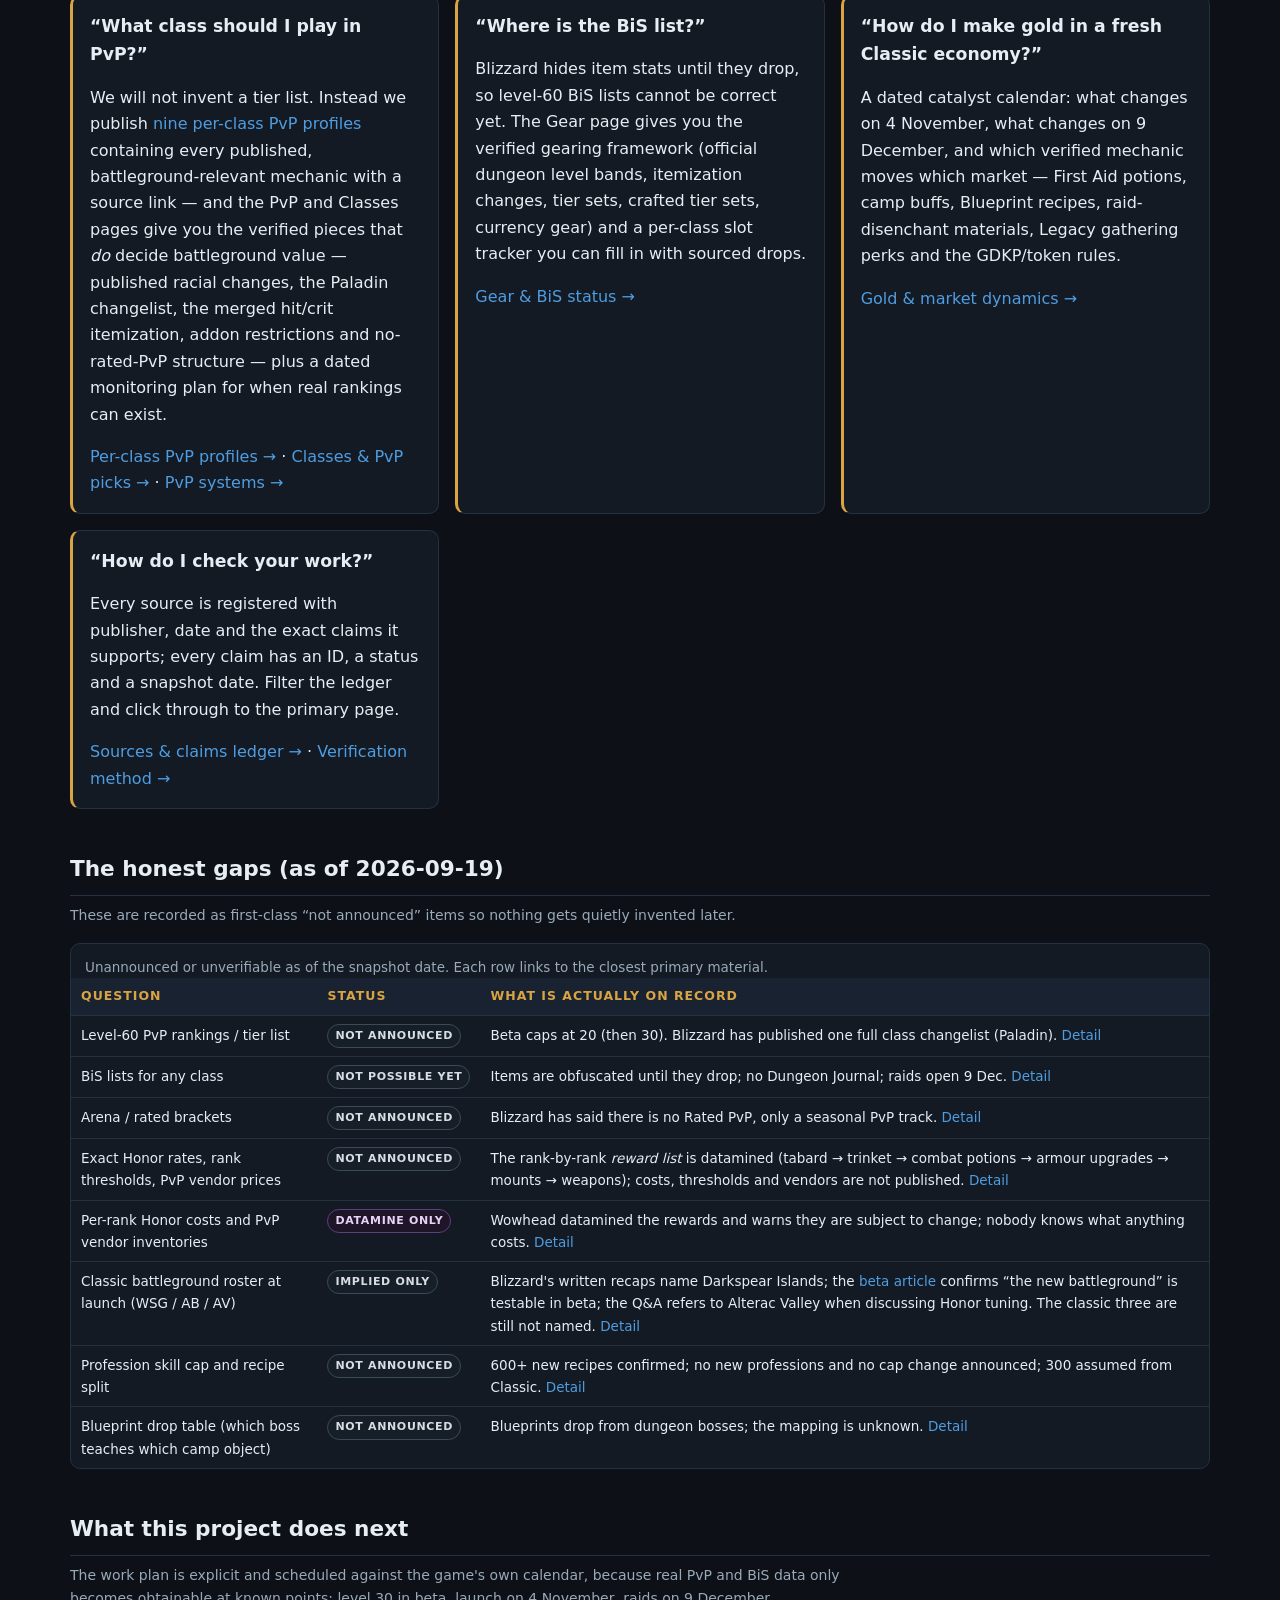
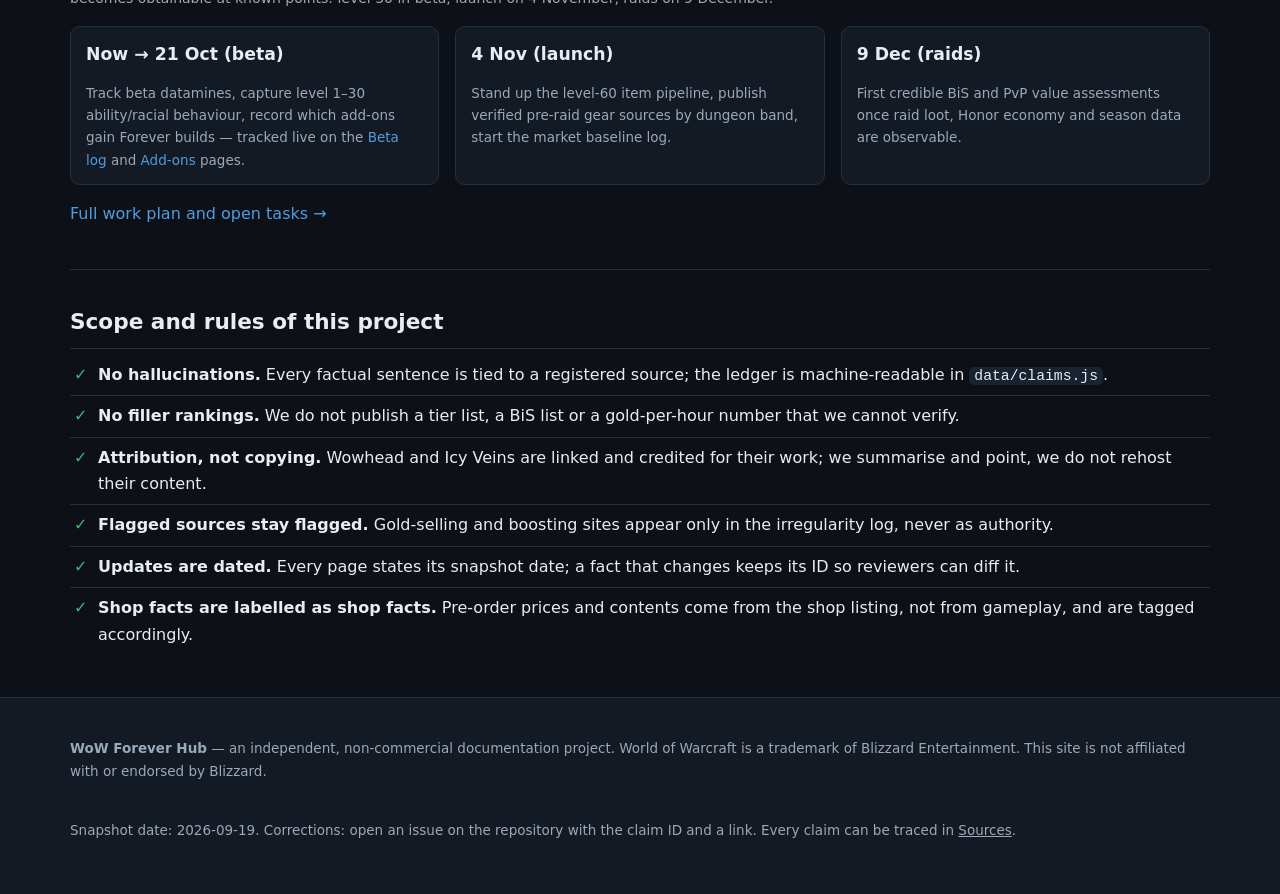
==== commit 5b8a4f33: "Add beta observation log, add-on tracker and accessibility checks This snapshot closes the four foll" ====
--- a/index.html
+++ b/index.html
@@ -10,7 +10,7 @@
 <meta property="og:type" content="article">
 <meta property="og:title" content="WoW Forever Hub — verified PvP, gear and gold information">
 <meta property="og:description" content="A source-verified information hub for World of Warcraft: Forever, focused on PvP, gear progression and gold-making. Every claim carries an evidence tag and a link for manual review.">
-<link rel="canonical" href="https://buffedlizard55-lab.github.io/WoWForever/index.html">
+<link rel="canonical" href="https://buffedlizard55-lab.github.io/WoWForever/">
 <link rel="stylesheet" href="assets/css/style.css">
 </head>
 <body>
@@ -30,6 +30,8 @@
       <a href="class-pvp.html">Class PvP</a>
       <a href="gear.html">Gear / BiS</a>
       <a href="gold.html">Gold</a>
+      <a href="addons.html">Add-ons</a>
+      <a href="beta.html">Beta log</a>
       <a href="sources.html">Sources</a>
       <a href="method.html">Method</a>
       <a href="work-plan.html">Work plan</a>
@@ -40,7 +42,7 @@
 <main id="main" class="wrap">
 
   <div class="hero">
-    <p class="eyebrow">Documentation snapshot <span data-snapshot>2026-09-18</span> · Forever beta live</p>
+    <p class="eyebrow">Documentation snapshot <span data-snapshot>2026-09-19</span> · Forever beta live</p>
     <h1>World of Warcraft: Forever — what is actually verified, right now</h1>
     <p class="lede">
       This site tracks <strong>World of Warcraft: Forever</strong> with one rule: every fact carries an evidence tag
@@ -53,6 +55,7 @@
       <span class="chip datamine">Datamine</span>
       <span class="chip guide">Guide analysis</span>
       <span class="chip pending">Not announced</span>
+      <span class="chip tooling">Tooling</span>
       <span class="chip community">Flagged / do not use</span>
     </div>
   </div>
@@ -61,7 +64,7 @@
     <strong>The single most important finding on this site.</strong>
     <p>
       There is <strong>no verified PvP tier list and no verified Best-in-Slot list</strong> for Forever, and it is not
-      possible for one to exist yet: the beta is capped at level 20 (level 30 after two weeks), the 55–60 dungeons and
+      possible for one to exist yet: the beta is capped at level 20, rising to 30 later in the test, the 55–60 dungeons and
       raids are unreachable, Blizzard has published a full class changelist for Paladin only, and item stats are
       deliberately hidden until they drop.
       <a class="src" href="classes.html#no-tier-list">Read why</a>
@@ -176,7 +179,7 @@
   </section>
 
   <section aria-labelledby="h-gaps">
-    <h2 id="h-gaps">The honest gaps (as of <span data-snapshot>2026-09-18</span>)</h2>
+    <h2 id="h-gaps">The honest gaps (as of <span data-snapshot>2026-09-19</span>)</h2>
     <p class="sub">These are recorded as first-class “not announced” items so nothing gets quietly invented later.</p>
     <div class="table-wrap">
       <table class="compact">
@@ -237,9 +240,9 @@
       only becomes obtainable at known points: level 30 in beta, launch on 4 November, raids on 9 December.
     </p>
     <div class="grid three">
-      <div class="card tight"><h4>Now → 21 Oct (beta)</h4><p class="small">Track beta datamines, capture level 1–30 ability/racial behaviour, record which addons gain Forever builds.</p></div>
-      <div class="card tight"><h4>4 Nov (launch)</h4><p class="small">Stand up the level-60 item pipeline, publish verified pre-raid gear sources by dungeon band, start the market baseline log.</p></div>
-      <div class="card tight"><h4>9 Dec (raids)</h4><p class="small">First credible BiS and PvP value assessments once raid loot, Honor economy and season data are observable.</p></div>
+      <div class="card tight"><h3>Now → 21 Oct (beta)</h3><p class="small">Track beta datamines, capture level 1–30 ability/racial behaviour, record which add-ons gain Forever builds — tracked live on the <a href="beta.html">Beta log</a> and <a href="addons.html">Add-ons</a> pages.</p></div>
+      <div class="card tight"><h3>4 Nov (launch)</h3><p class="small">Stand up the level-60 item pipeline, publish verified pre-raid gear sources by dungeon band, start the market baseline log.</p></div>
+      <div class="card tight"><h3>9 Dec (raids)</h3><p class="small">First credible BiS and PvP value assessments once raid loot, Honor economy and season data are observable.</p></div>
     </div>
     <p><a href="work-plan.html">Full work plan and open tasks →</a></p>
   </section>
@@ -263,7 +266,7 @@
 <footer class="site-footer">
   <div class="wrap">
     <p><strong>WoW Forever Hub</strong> — an independent, non-commercial documentation project. World of Warcraft is a trademark of Blizzard Entertainment. This site is not affiliated with or endorsed by Blizzard.</p>
-    <p>Snapshot date: <span data-snapshot>2026-09-18</span>. Corrections: open an issue on the repository with the claim ID and a link. Every claim can be traced in <a href="sources.html">Sources</a>.</p>
+    <p>Snapshot date: <span data-snapshot>2026-09-19</span>. Corrections: open an issue on the repository with the claim ID and a link. Every claim can be traced in <a href="sources.html">Sources</a>.</p>
   </div>
 </footer>
 
--- a/assets/css/style.css
+++ b/assets/css/style.css
@@ -28,6 +28,16 @@
 
 html { scroll-behavior: smooth; }
 
+/* Motion-sensitive readers get instant jumps instead of animated scrolling. */
+@media (prefers-reduced-motion: reduce) {
+  html { scroll-behavior: auto; }
+}
+
+/* Anchor targets sit under a sticky header, so they need an offset or the
+   heading is hidden behind it when a table-of-contents link is followed. */
+main [id] { scroll-margin-top: 84px; }
+:target { scroll-margin-top: 84px; }
+
 body {
   margin: 0;
   background: var(--bg);
@@ -148,12 +158,14 @@
   white-space: nowrap; vertical-align: middle;
 }
 .chip.official { color: #bfe3c9; border-color: #2e6b45; background: #12281b; }
+.chip.ok       { color: #bfe3c9; border-color: #2e6b45; background: #12281b; }
 .chip.press    { color: #cfe2f5; border-color: #2f5d84; background: #10202e; }
 .chip.datamine { color: #e8d3f7; border-color: #5c3f7d; background: #1e1529; }
 .chip.guide    { color: #f4e2bb; border-color: #77602c; background: #262012; }
 .chip.community{ color: #f0cfcf; border-color: #7d4141; background: #291515; }
 .chip.ours     { color: #d8e6ef; border-color: #4a6272; background: #16212a; }
 .chip.pending  { color: #d6dde4; border-color: #3b4a58; background: #161e27; }
+.chip.tooling  { color: #cfe6e2; border-color: #35625c; background: #102421; }
 
 /* source chips under a fact */
 .srcs { display: inline-flex; gap: 6px; flex-wrap: wrap; vertical-align: middle; }
@@ -234,7 +246,36 @@
 /* evidence bar used on claim rows */
 .evidence { display: flex; gap: 6px; align-items: center; flex-wrap: wrap; }
 
+/* ---------- print ----------
+   The site is read on paper by reviewers checking claims line by line, so a
+   printed page keeps its tables, its evidence chips and the URLs behind its
+   links. Interactive chrome is removed. */
 @media print {
-  .site-header, .nav, .controls { display: none; }
-  body { background: #fff; color: #000; }
-}
+  :root {
+    --bg: #fff; --bg-2: #fff; --bg-3: #fff;
+    --line: #999; --line-2: #666;
+    --text: #000; --muted: #333;
+    --gold: #6b4c10; --blue: #14416b;
+  }
+  html { scroll-behavior: auto; }
+  body { background: #fff; color: #000; font-size: 11pt; }
+  .site-header, .nav, .controls, .skip-link, noscript, .toc { display: none !important; }
+  main { padding: 0; }
+  .wrap { max-width: none; padding: 0; }
+  .table-wrap { overflow: visible; }
+  table { border-collapse: collapse; width: 100%; }
+  th, td { border: 1px solid #999 !important; background: #fff !important; color: #000 !important; }
+  thead { display: table-header-group; }
+  tr, .card, .note, .banner, li { break-inside: avoid; page-break-inside: avoid; }
+  h1, h2, h3 { break-after: avoid; page-break-after: avoid; }
+  h1 { font-size: 20pt; }
+  h2 { font-size: 15pt; }
+  h3 { font-size: 12.5pt; }
+  .card, .note, .banner, .kpi .card { background: #fff !important; border: 1px solid #999 !important; color: #000 !important; }
+  .chip { background: #fff !important; color: #000 !important; border: 1px solid #666 !important; }
+  .src { background: #fff !important; color: #000 !important; border: 1px solid #666 !important; }
+  a { color: #000; text-decoration: underline; }
+  /* A printed claim is only checkable if the reader can see where it came from. */
+  main a[href^="http"]::after { content: " <" attr(href) ">"; font-size: 9pt; word-break: break-all; }
+  .site-footer { border-top: 1px solid #999; }
+}
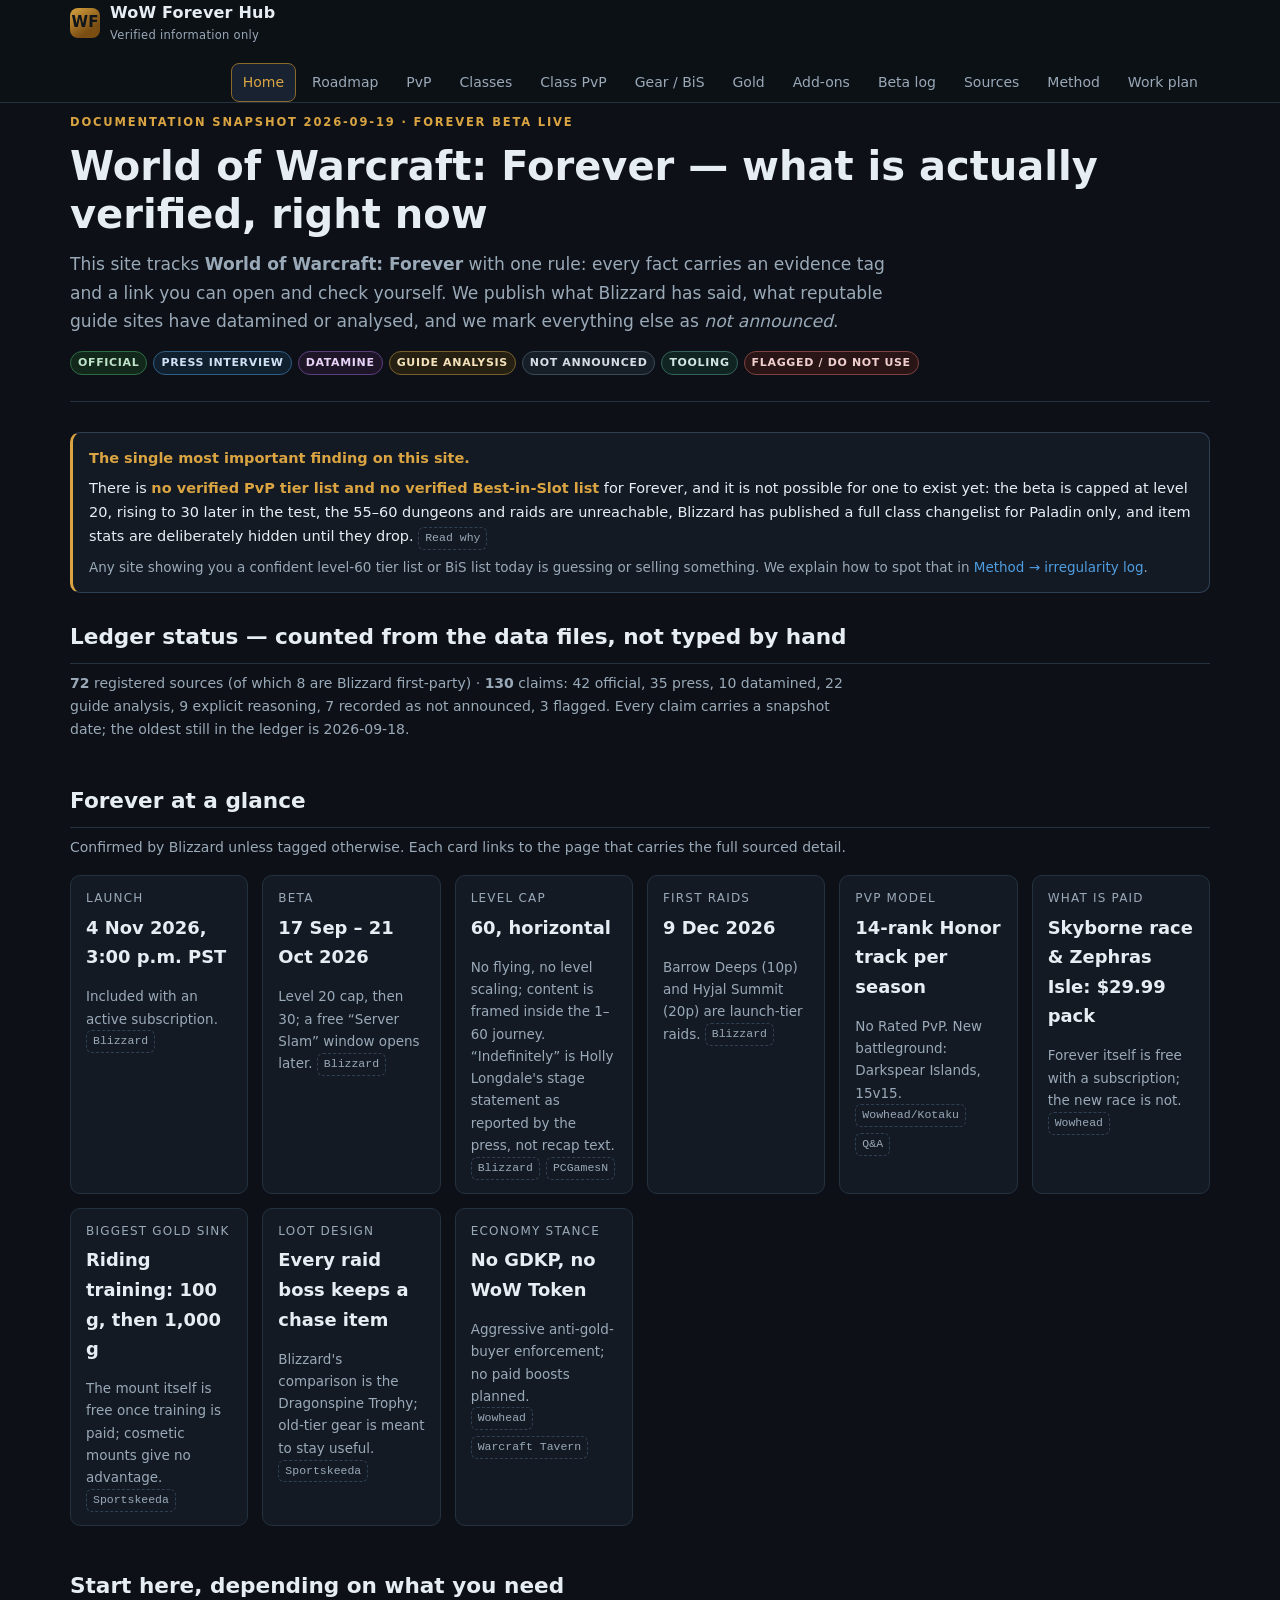
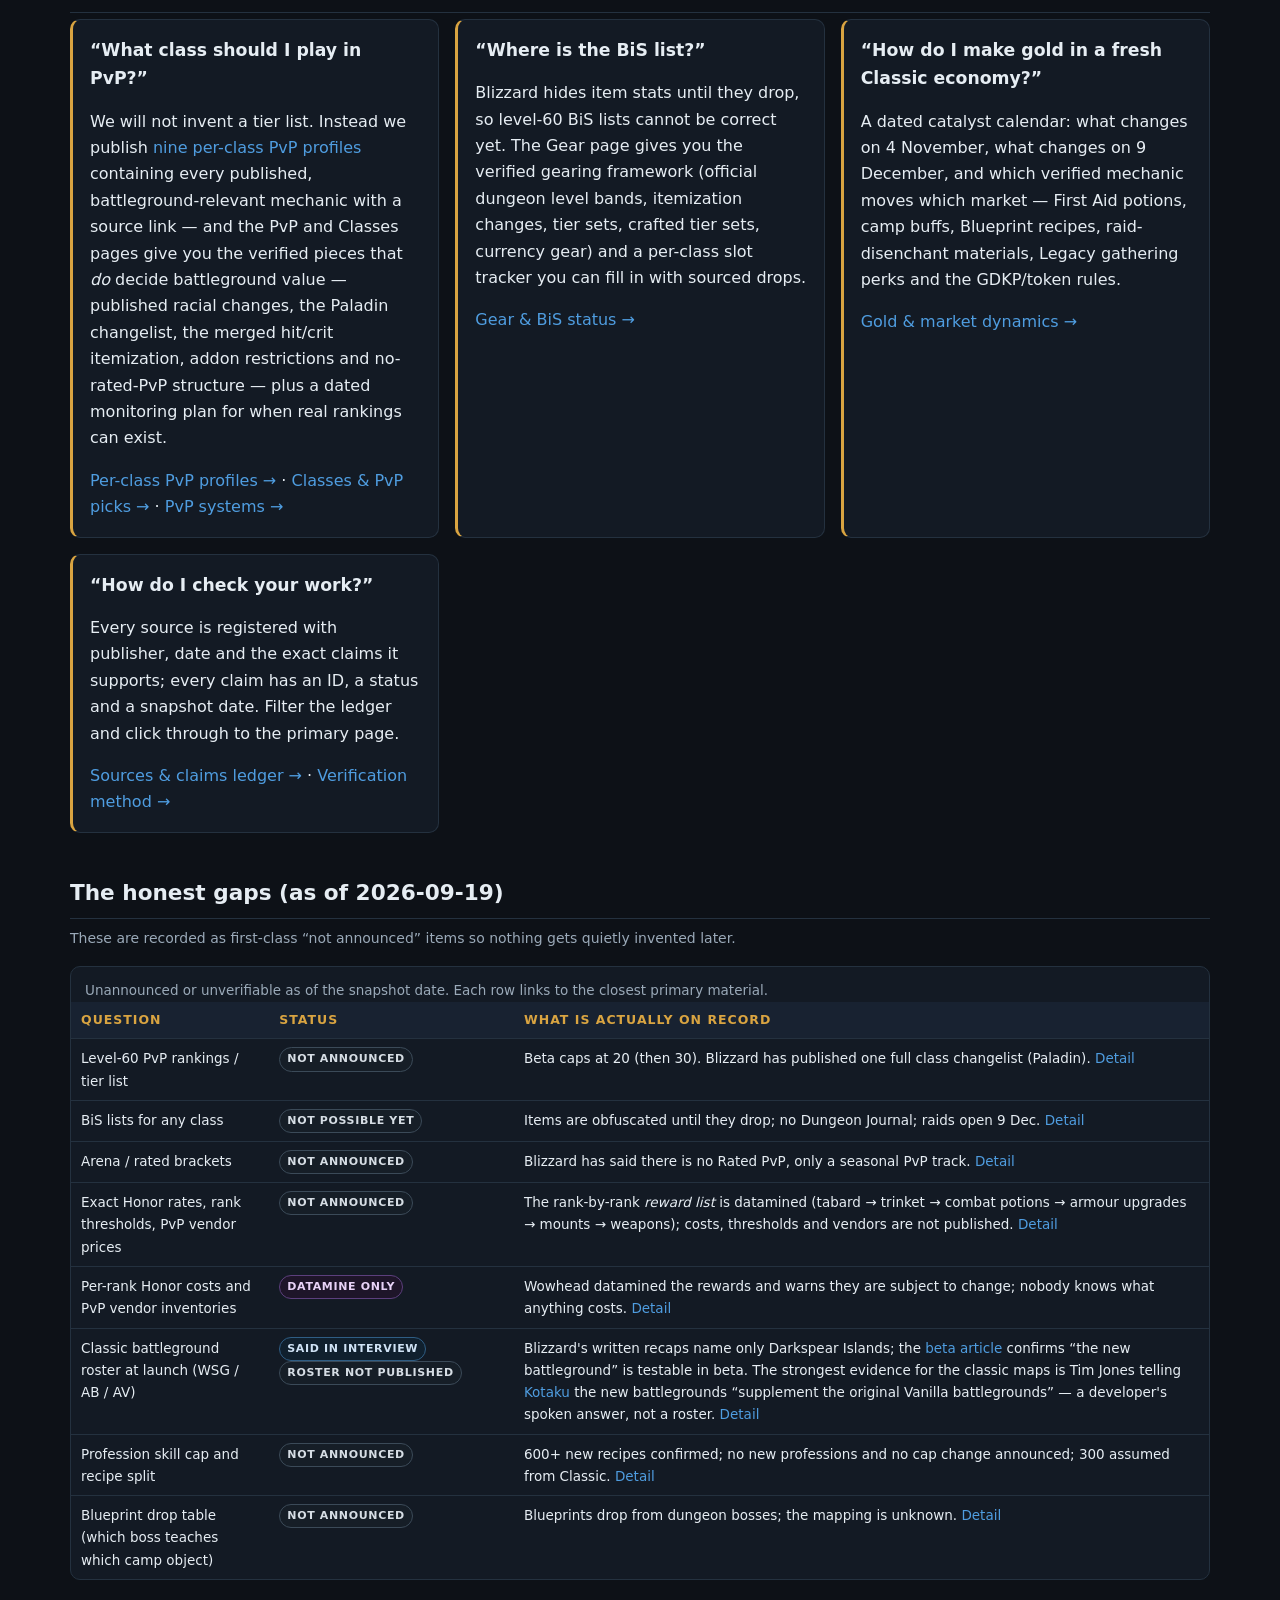
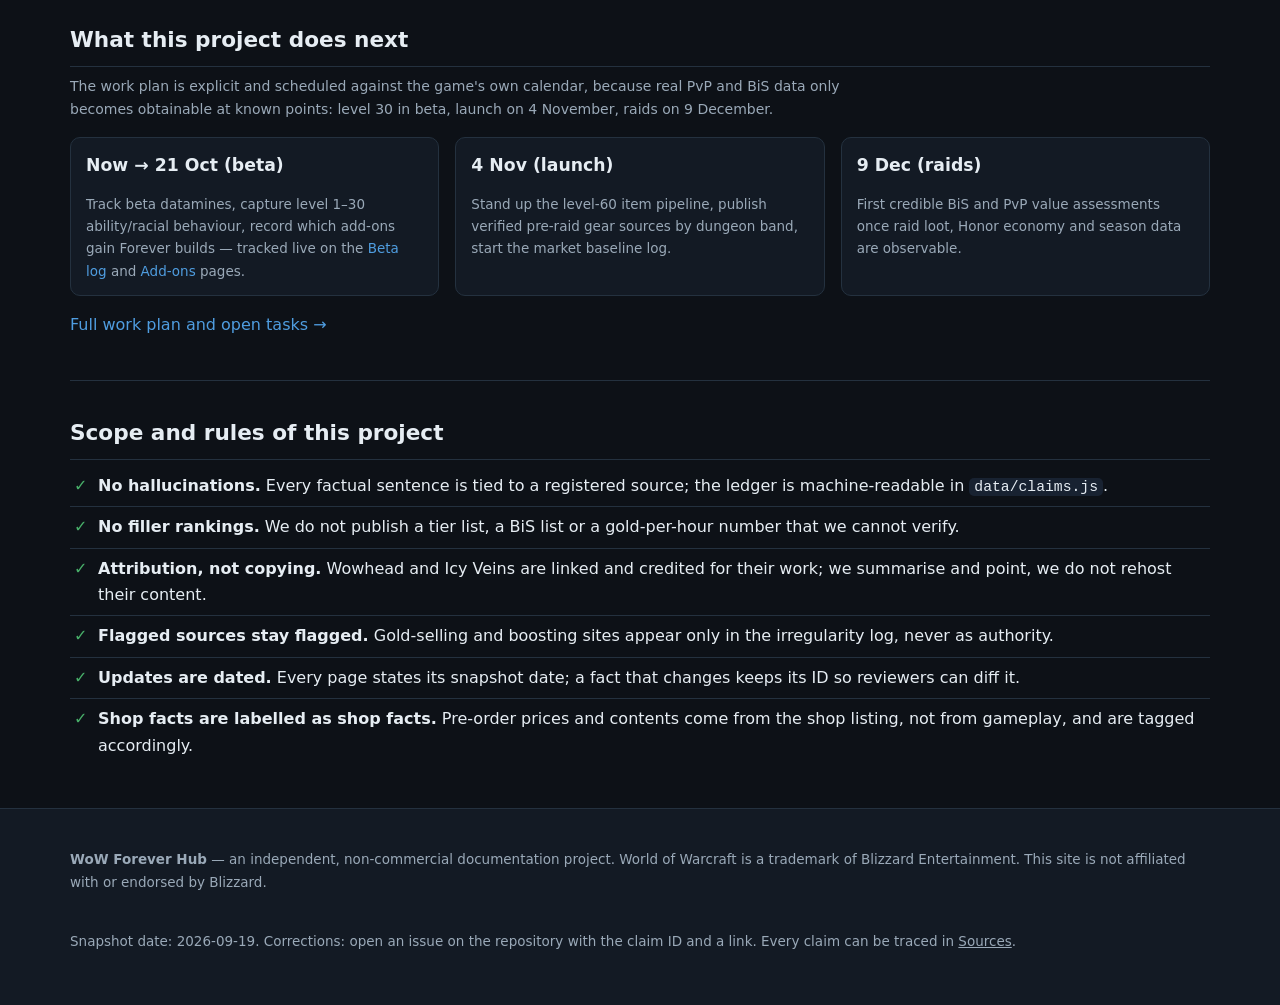
==== commit 3fee37e3: "Second 19 Sep pass: re-read Blizzard articles beside their claims; correct I-17/I-18; ledger pre-pur" ====
--- a/index.html
+++ b/index.html
@@ -99,8 +99,8 @@
       </div>
       <div class="card">
         <div class="k">Level cap</div>
-        <div class="v">60, indefinitely</div>
-        <p class="small">Horizontal progression, no flying, no level scaling. <span class="srcs"><a class="src" href="https://news.blizzard.com/en-us/article/24303862/world-of-warcraft-forever-whats-next-panel-recap" rel="noopener">Blizzard</a></span></p>
+        <div class="v">60, horizontal</div>
+        <p class="small">No flying, no level scaling; content is framed inside the 1–60 journey. “Indefinitely” is Holly Longdale's stage statement as reported by the press, not recap text. <span class="srcs"><a class="src" href="https://news.blizzard.com/en-us/article/24303862/world-of-warcraft-forever-whats-next-panel-recap" rel="noopener">Blizzard</a><a class="src" href="https://www.pcgamesn.com/world-of-warcraft/forever-blizzcon-2026-wow-classic-plus" rel="noopener">PCGamesN</a></span></p>
       </div>
       <div class="card">
         <div class="k">First raids</div>
@@ -215,8 +215,8 @@
           </tr>
           <tr>
             <td>Classic battleground roster at launch (WSG / AB / AV)</td>
-            <td><span class="chip pending">Implied only</span></td>
-            <td>Blizzard's written recaps name Darkspear Islands; the <a href="https://news.blizzard.com/en-us/article/24304160/the-world-of-warcraft-forever-beta-now-live" rel="noopener">beta article</a> confirms “the new battleground” is testable in beta; the Q&amp;A refers to Alterac Valley when discussing Honor tuning. The classic three are still not named. <a href="pvp.html#bg">Detail</a></td>
+            <td><span class="chip press">Said in interview</span> <span class="chip pending">Roster not published</span></td>
+            <td>Blizzard's written recaps name only Darkspear Islands; the <a href="https://news.blizzard.com/en-us/article/24304160/the-world-of-warcraft-forever-beta-now-live" rel="noopener">beta article</a> confirms “the new battleground” is testable in beta. The strongest evidence for the classic maps is Tim Jones telling <a href="https://kotaku.com/new-things-learned-world-of-warcraft-forever-2000734005" rel="noopener">Kotaku</a> the new battlegrounds “supplement the original Vanilla battlegrounds” — a developer's spoken answer, not a roster. <a href="pvp.html#bg">Detail</a></td>
           </tr>
           <tr>
             <td>Profession skill cap and recipe split</td>
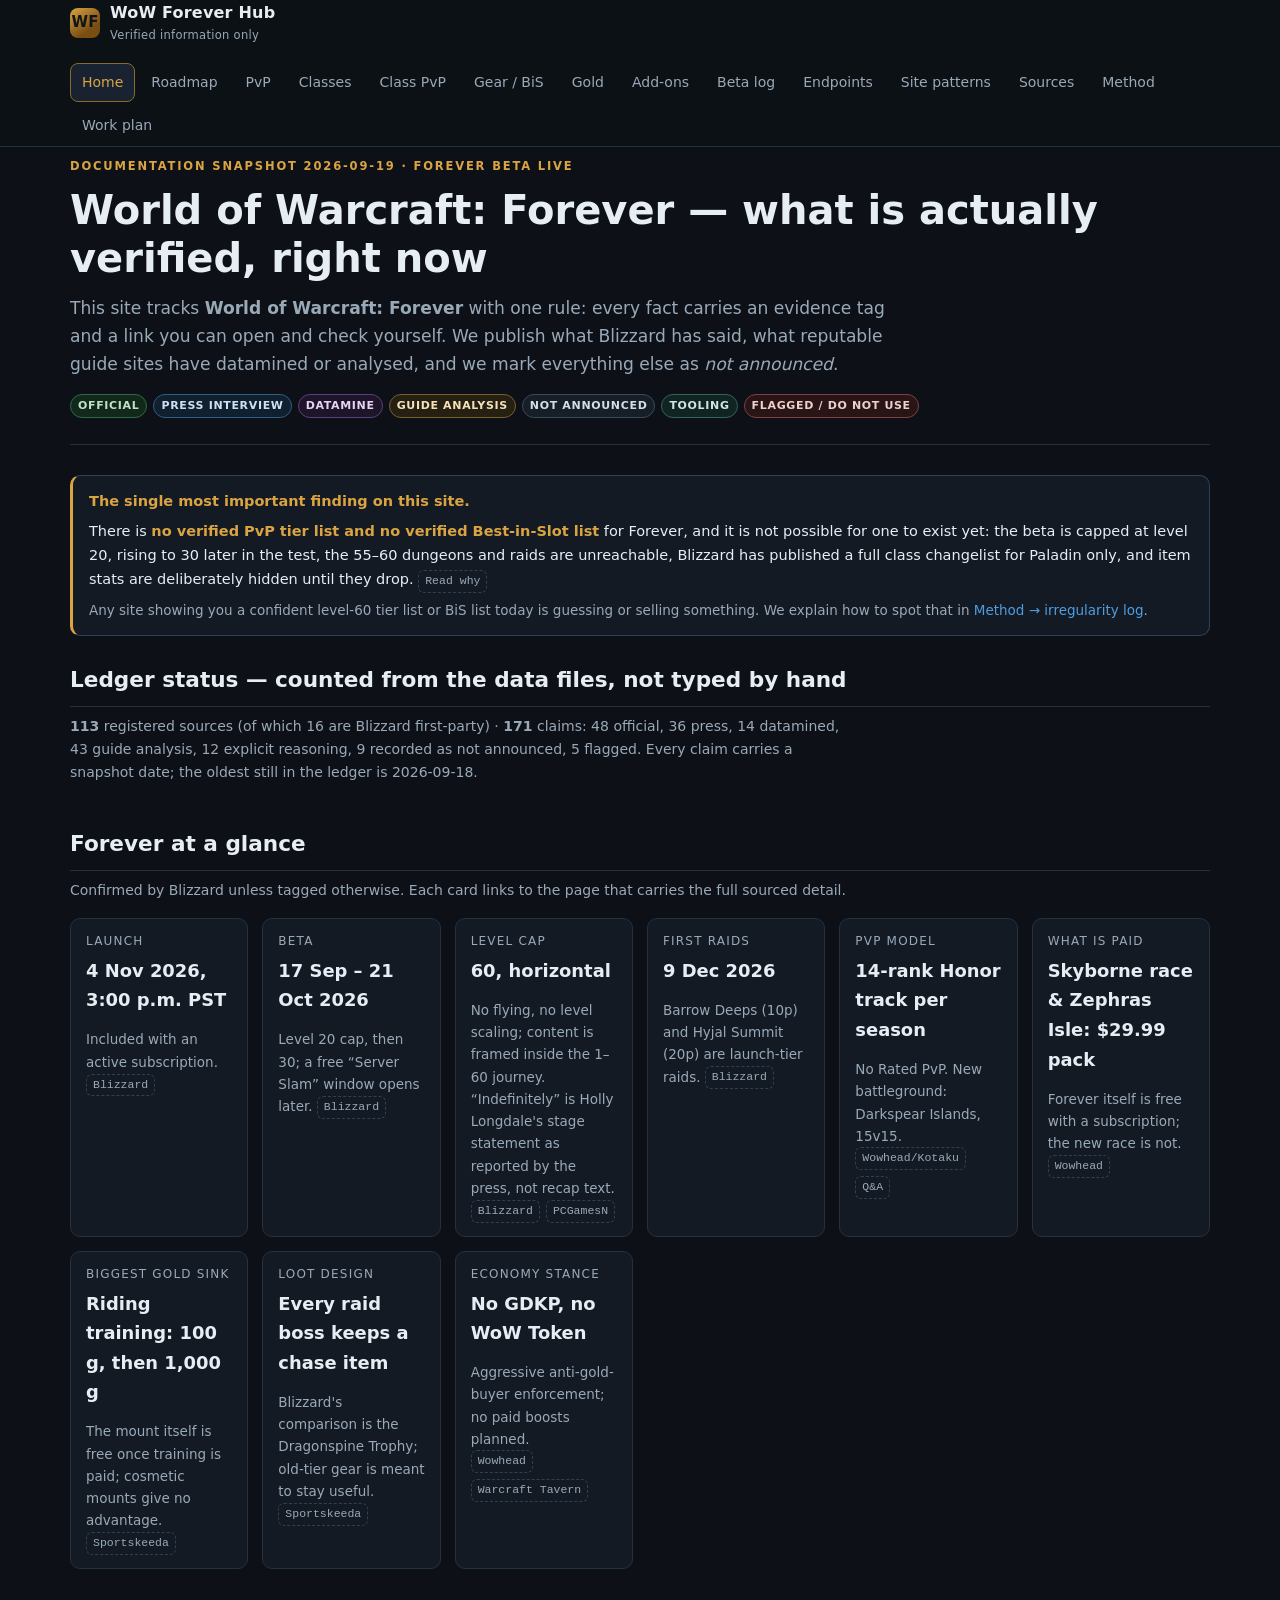
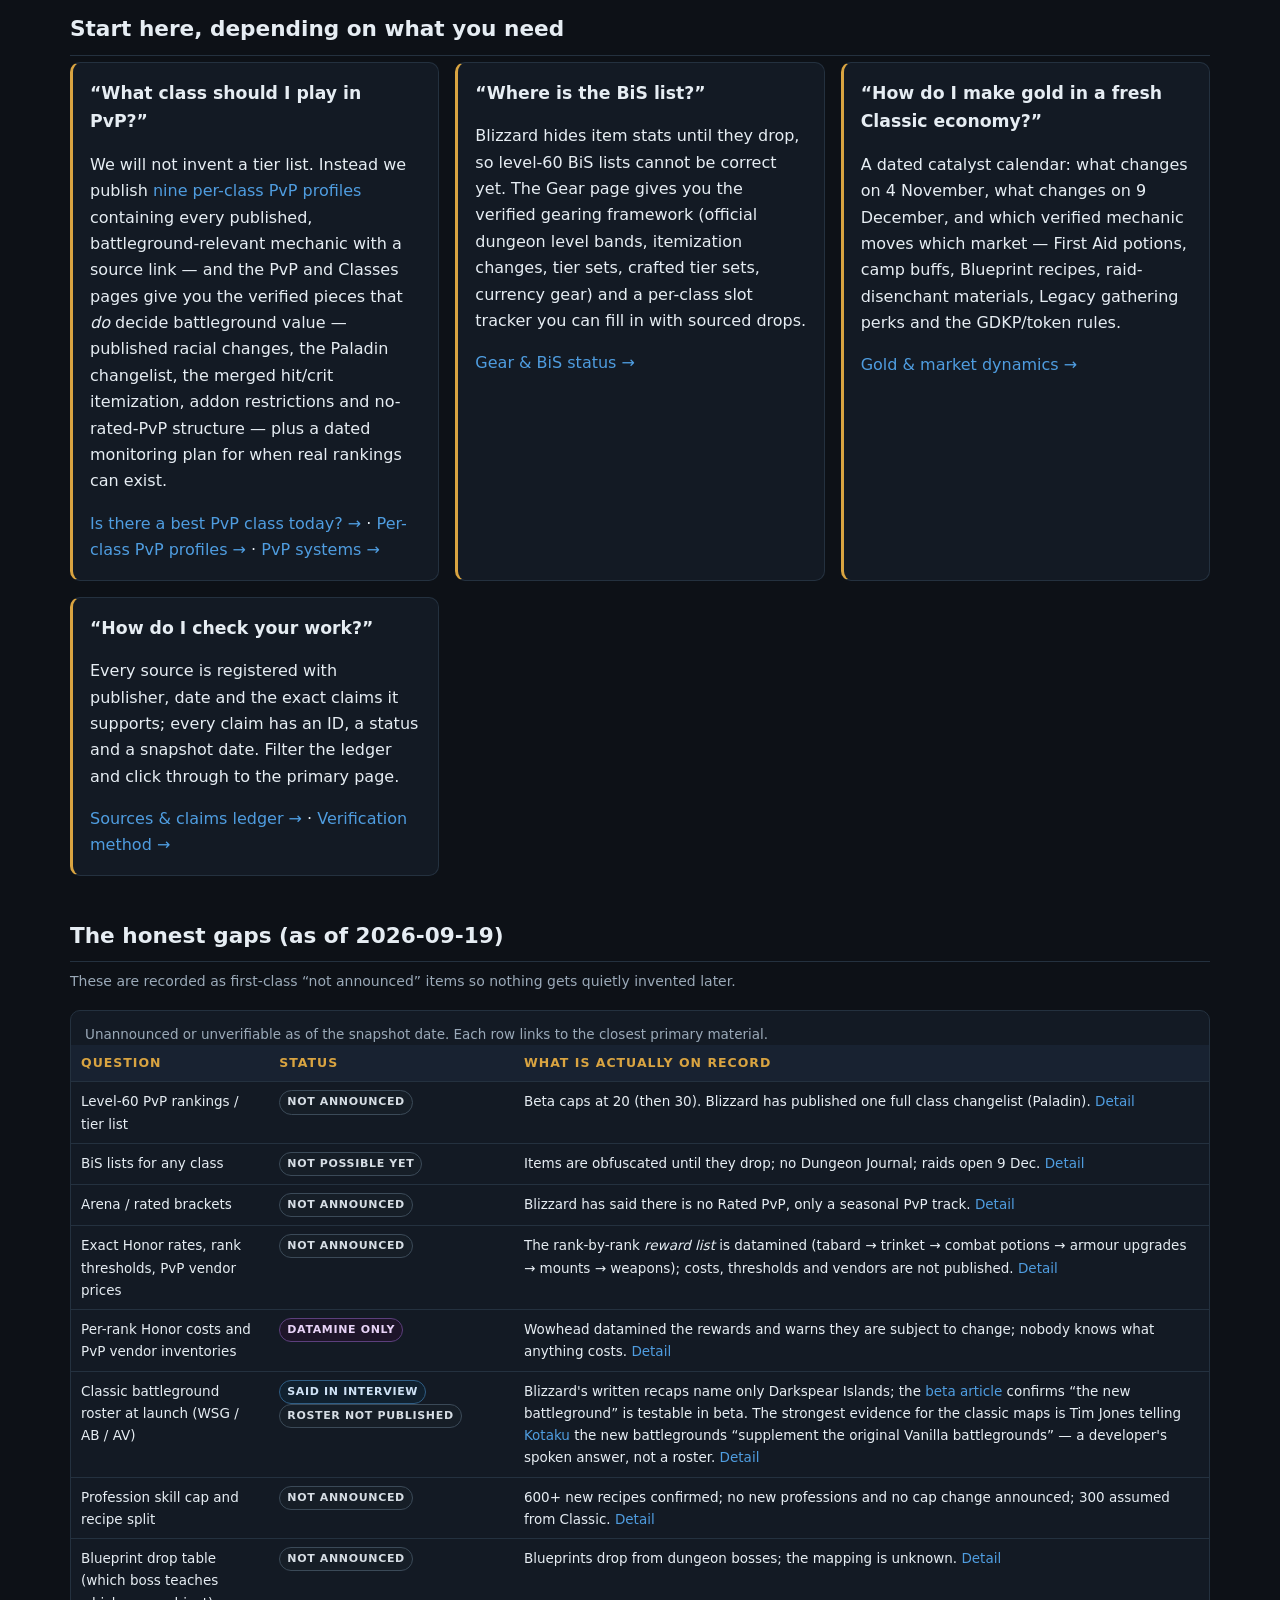
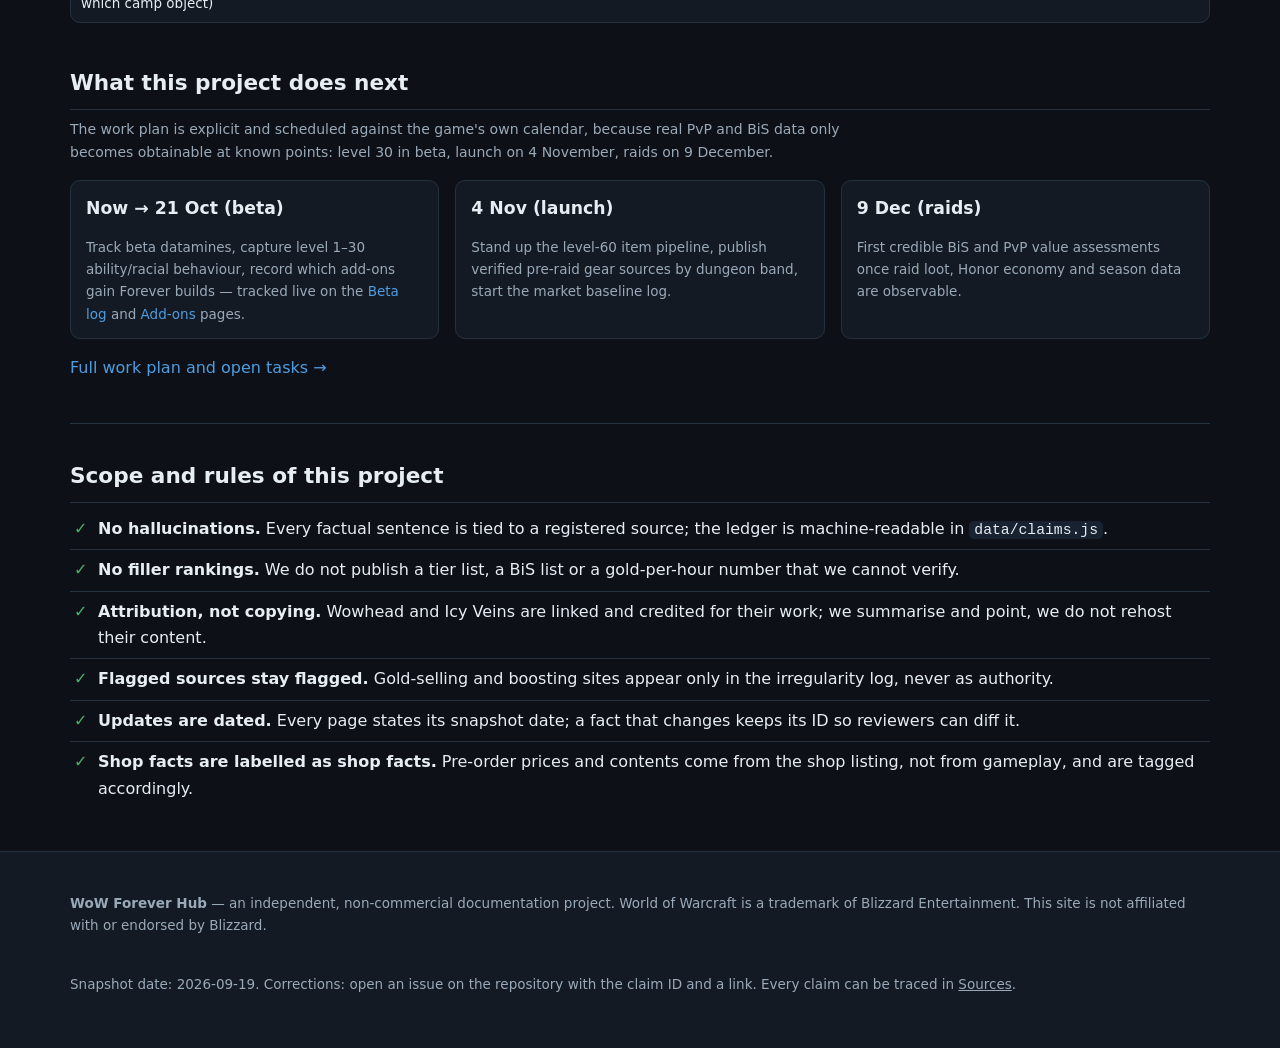
==== commit 4343f9be: "Public endpoint register, site-pattern register, and a verified PvP class answer Closes the two requ" ====
--- a/index.html
+++ b/index.html
@@ -32,6 +32,8 @@
       <a href="gold.html">Gold</a>
       <a href="addons.html">Add-ons</a>
       <a href="beta.html">Beta log</a>
+      <a href="data-api.html">Endpoints</a>
+      <a href="site-patterns.html">Site patterns</a>
       <a href="sources.html">Sources</a>
       <a href="method.html">Method</a>
       <a href="work-plan.html">Work plan</a>
@@ -147,7 +149,7 @@
           merged hit/crit itemization, addon restrictions and no-rated-PvP structure — plus a dated monitoring plan
           for when real rankings can exist.
         </p>
-        <p><a href="class-pvp.html">Per-class PvP profiles →</a> · <a href="classes.html">Classes &amp; PvP picks →</a> · <a href="pvp.html">PvP systems →</a></p>
+        <p><a href="class-pvp.html#bestclass">Is there a best PvP class today? →</a> · <a href="class-pvp.html">Per-class PvP profiles →</a> · <a href="pvp.html">PvP systems →</a></p>
       </div>
       <div class="card accent">
         <h3>“Where is the BiS list?”</h3>
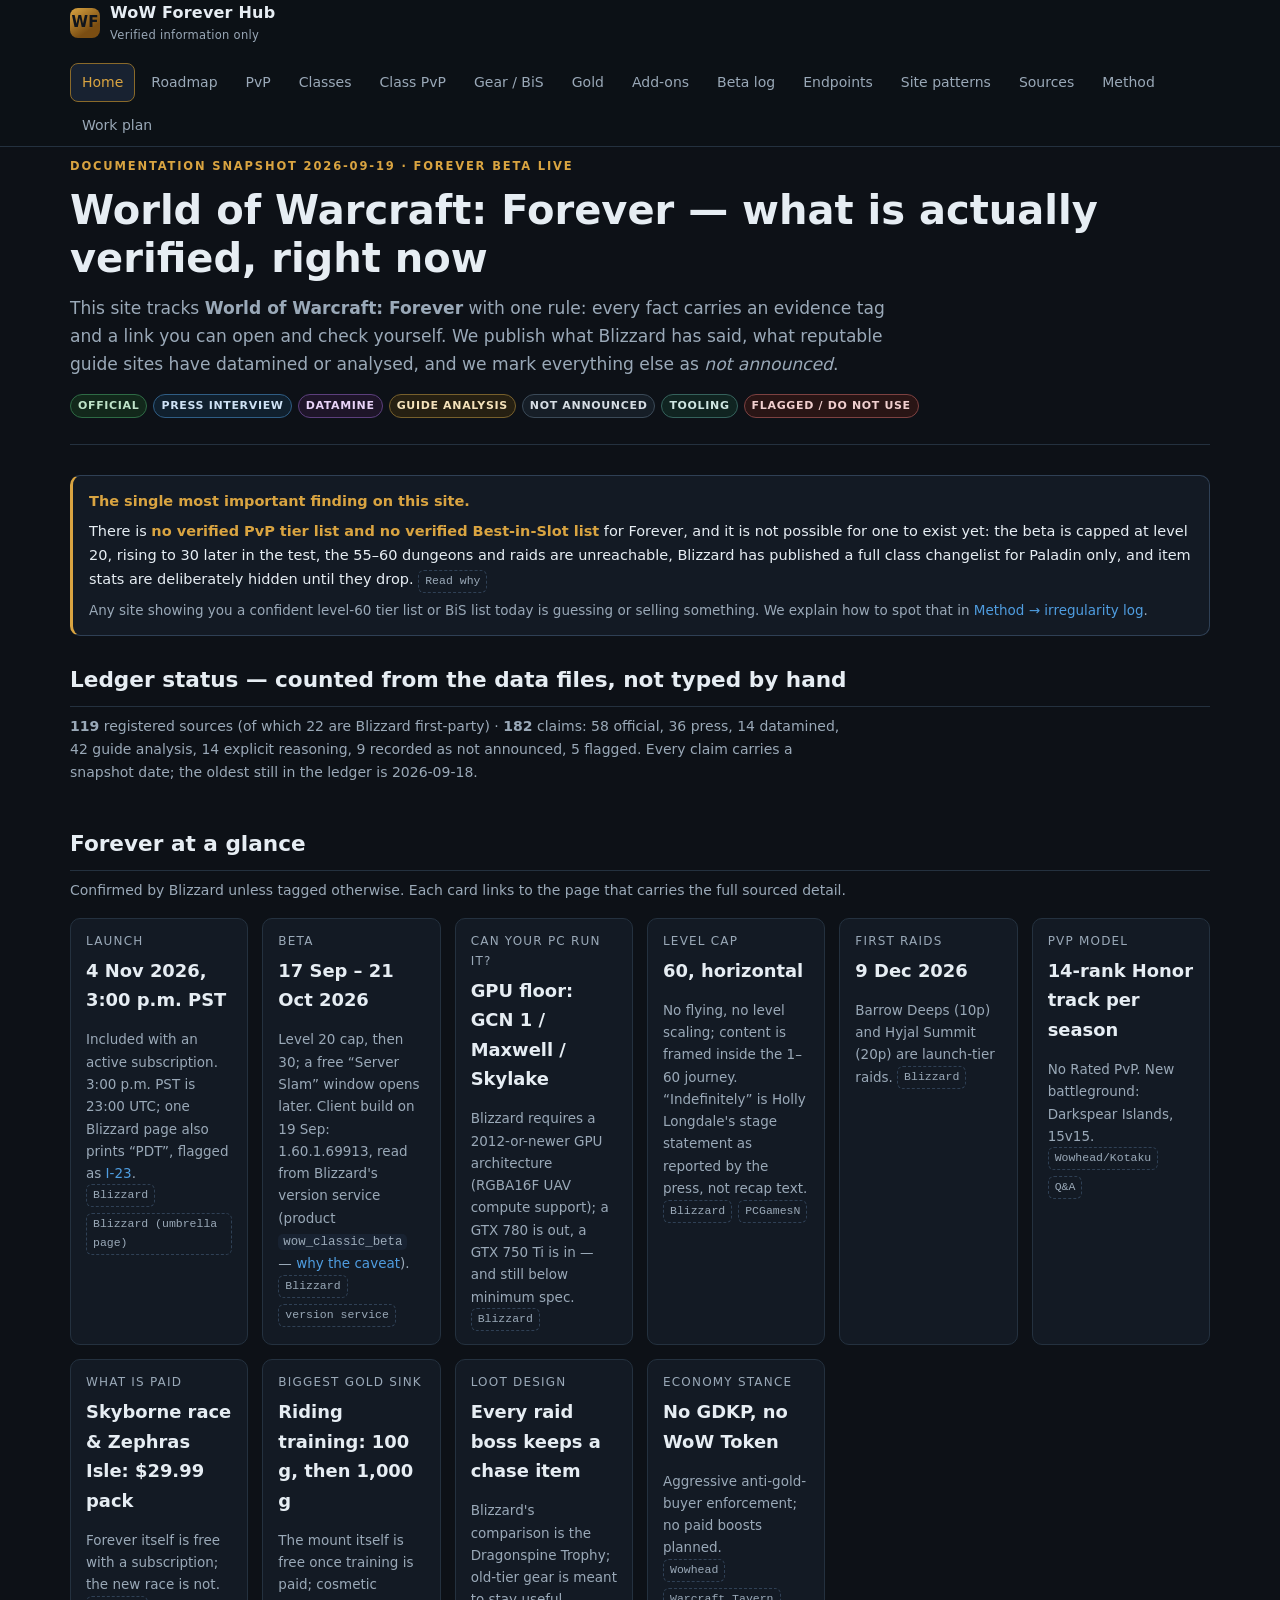
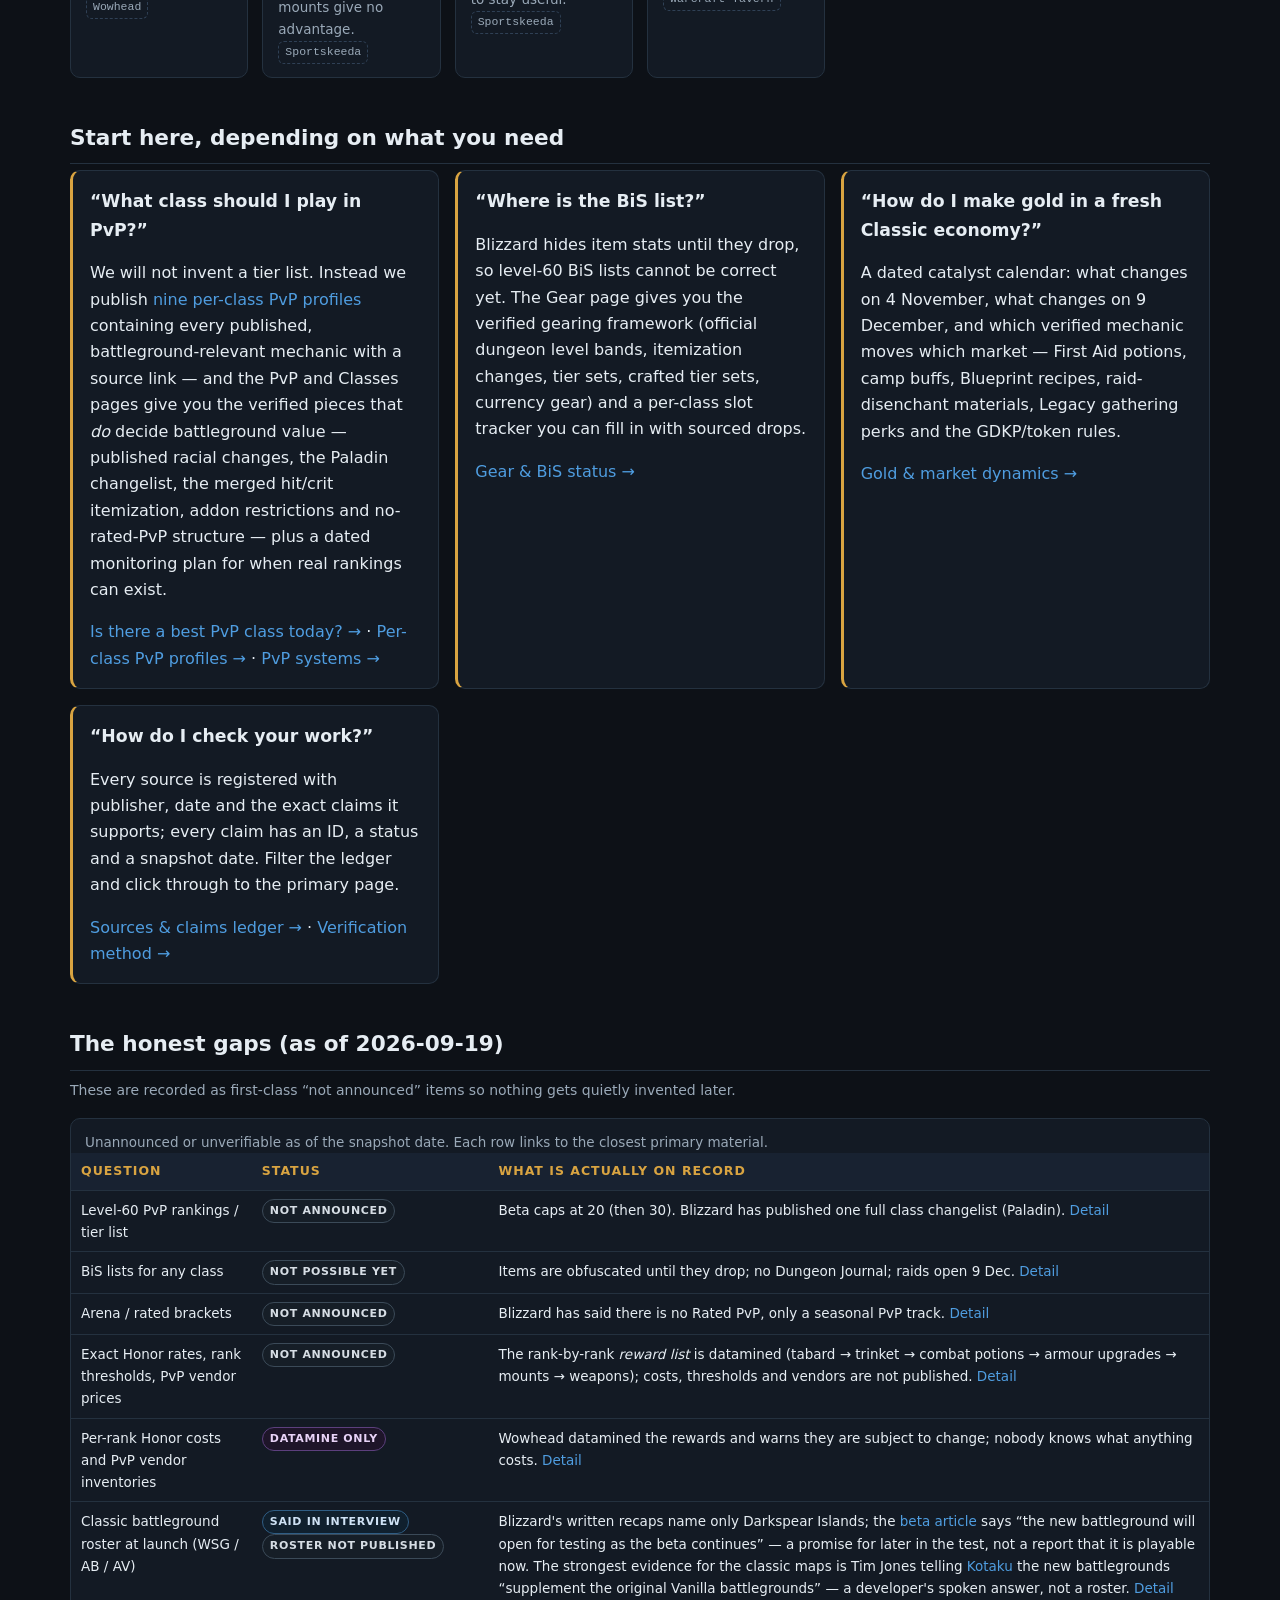
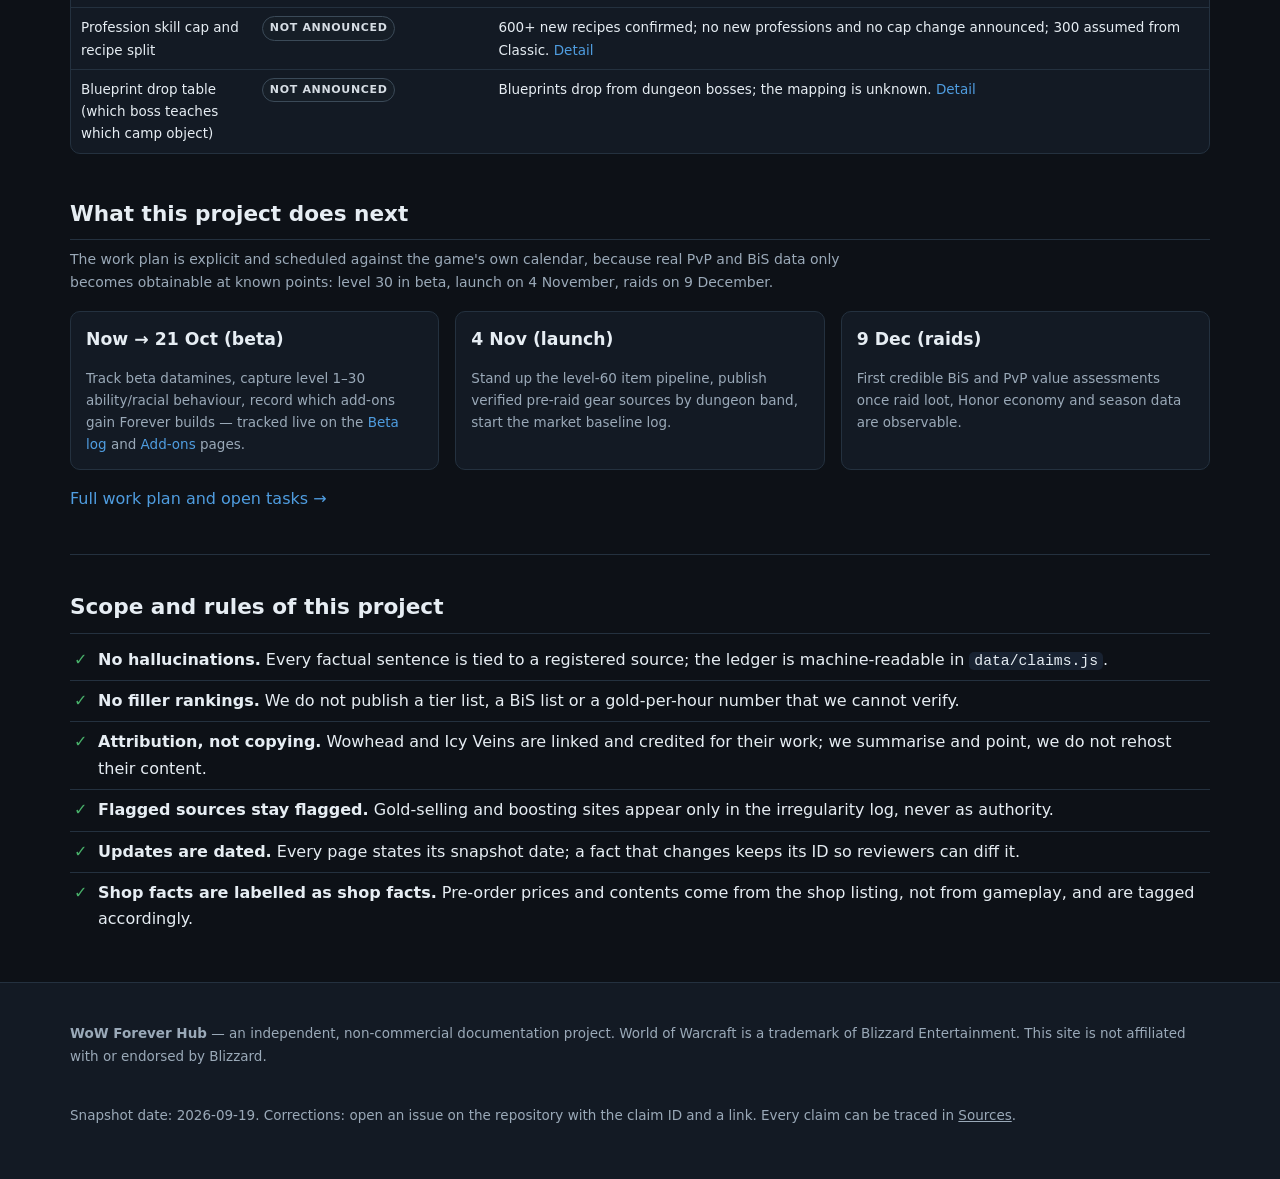
==== commit 42ebbfd3: "Pass 1 (third session): Forever beta build read from Blizzard's version service, feed watcher wired " ====
--- a/index.html
+++ b/index.html
@@ -92,12 +92,17 @@
       <div class="card">
         <div class="k">Launch</div>
         <div class="v">4 Nov 2026, 3:00 p.m. PST</div>
-        <p class="small">Included with an active subscription. <span class="srcs"><a class="src" href="https://news.blizzard.com/en-us/article/24303862/world-of-warcraft-forever-whats-next-panel-recap" rel="noopener">Blizzard</a></span></p>
+        <p class="small">Included with an active subscription. 3:00 p.m. PST is 23:00 UTC; one Blizzard page also prints “PDT”, flagged as <a href="method.html#i-23">I-23</a>. <span class="srcs"><a class="src" href="https://news.blizzard.com/en-us/article/24303862/world-of-warcraft-forever-whats-next-panel-recap" rel="noopener">Blizzard</a><a class="src" href="https://news.blizzard.com/en-us/article/24302093/carve-a-new-path-with-world-of-warcraft-forever" rel="noopener">Blizzard (umbrella page)</a></span></p>
       </div>
       <div class="card">
         <div class="k">Beta</div>
         <div class="v">17 Sep – 21 Oct 2026</div>
-        <p class="small">Level 20 cap, then 30; a free “Server Slam” window opens later. <span class="srcs"><a class="src" href="https://news.blizzard.com/en-us/article/24304160/the-world-of-warcraft-forever-beta-now-live" rel="noopener">Blizzard</a></span></p>
+        <p class="small">Level 20 cap, then 30; a free “Server Slam” window opens later. Client build on 19 Sep: 1.60.1.69913, read from Blizzard's version service (product <code>wow_classic_beta</code> — <a href="data-api.html#forever-build">why the caveat</a>). <span class="srcs"><a class="src" href="https://news.blizzard.com/en-us/article/24304160/the-world-of-warcraft-forever-beta-now-live" rel="noopener">Blizzard</a><a class="src" href="https://us.version.battle.net/v2/products/wow_classic_beta/versions" rel="noopener">version service</a></span></p>
+      </div>
+      <div class="card">
+        <div class="k">Can your PC run it?</div>
+        <div class="v">GPU floor: GCN 1 / Maxwell / Skylake</div>
+        <p class="small">Blizzard requires a 2012-or-newer GPU architecture (RGBA16F UAV compute support); a GTX 780 is out, a GTX 750 Ti is in — and still below minimum spec. <span class="srcs"><a class="src" href="https://news.blizzard.com/en-us/article/24301512/world-of-warcraft-forever-gpu-requirements" rel="noopener">Blizzard</a></span></p>
       </div>
       <div class="card">
         <div class="k">Level cap</div>
@@ -218,7 +223,7 @@
           <tr>
             <td>Classic battleground roster at launch (WSG / AB / AV)</td>
             <td><span class="chip press">Said in interview</span> <span class="chip pending">Roster not published</span></td>
-            <td>Blizzard's written recaps name only Darkspear Islands; the <a href="https://news.blizzard.com/en-us/article/24304160/the-world-of-warcraft-forever-beta-now-live" rel="noopener">beta article</a> confirms “the new battleground” is testable in beta. The strongest evidence for the classic maps is Tim Jones telling <a href="https://kotaku.com/new-things-learned-world-of-warcraft-forever-2000734005" rel="noopener">Kotaku</a> the new battlegrounds “supplement the original Vanilla battlegrounds” — a developer's spoken answer, not a roster. <a href="pvp.html#bg">Detail</a></td>
+            <td>Blizzard's written recaps name only Darkspear Islands; the <a href="https://news.blizzard.com/en-us/article/24304160/the-world-of-warcraft-forever-beta-now-live" rel="noopener">beta article</a> says “the new battleground will open for testing as the beta continues” — a promise for later in the test, not a report that it is playable now. The strongest evidence for the classic maps is Tim Jones telling <a href="https://kotaku.com/new-things-learned-world-of-warcraft-forever-2000734005" rel="noopener">Kotaku</a> the new battlegrounds “supplement the original Vanilla battlegrounds” — a developer's spoken answer, not a roster. <a href="pvp.html#bg">Detail</a></td>
           </tr>
           <tr>
             <td>Profession skill cap and recipe split</td>
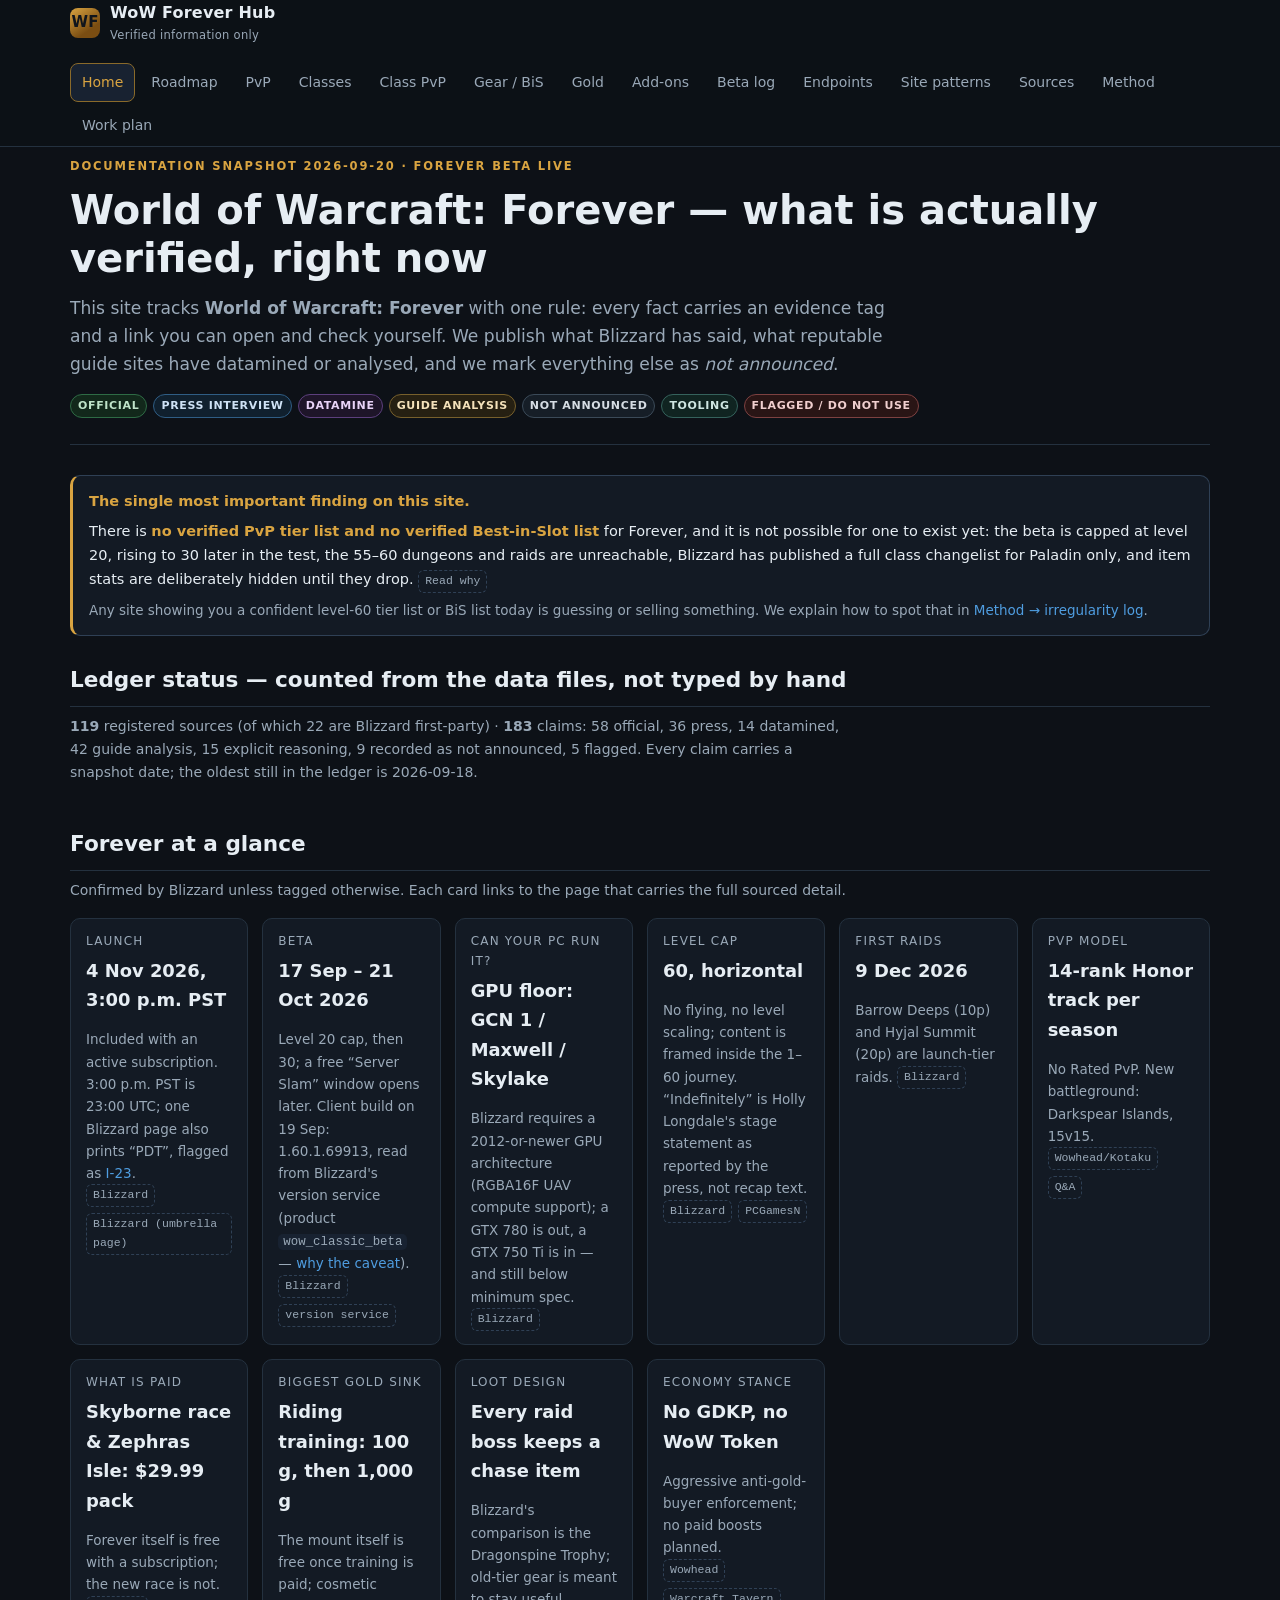
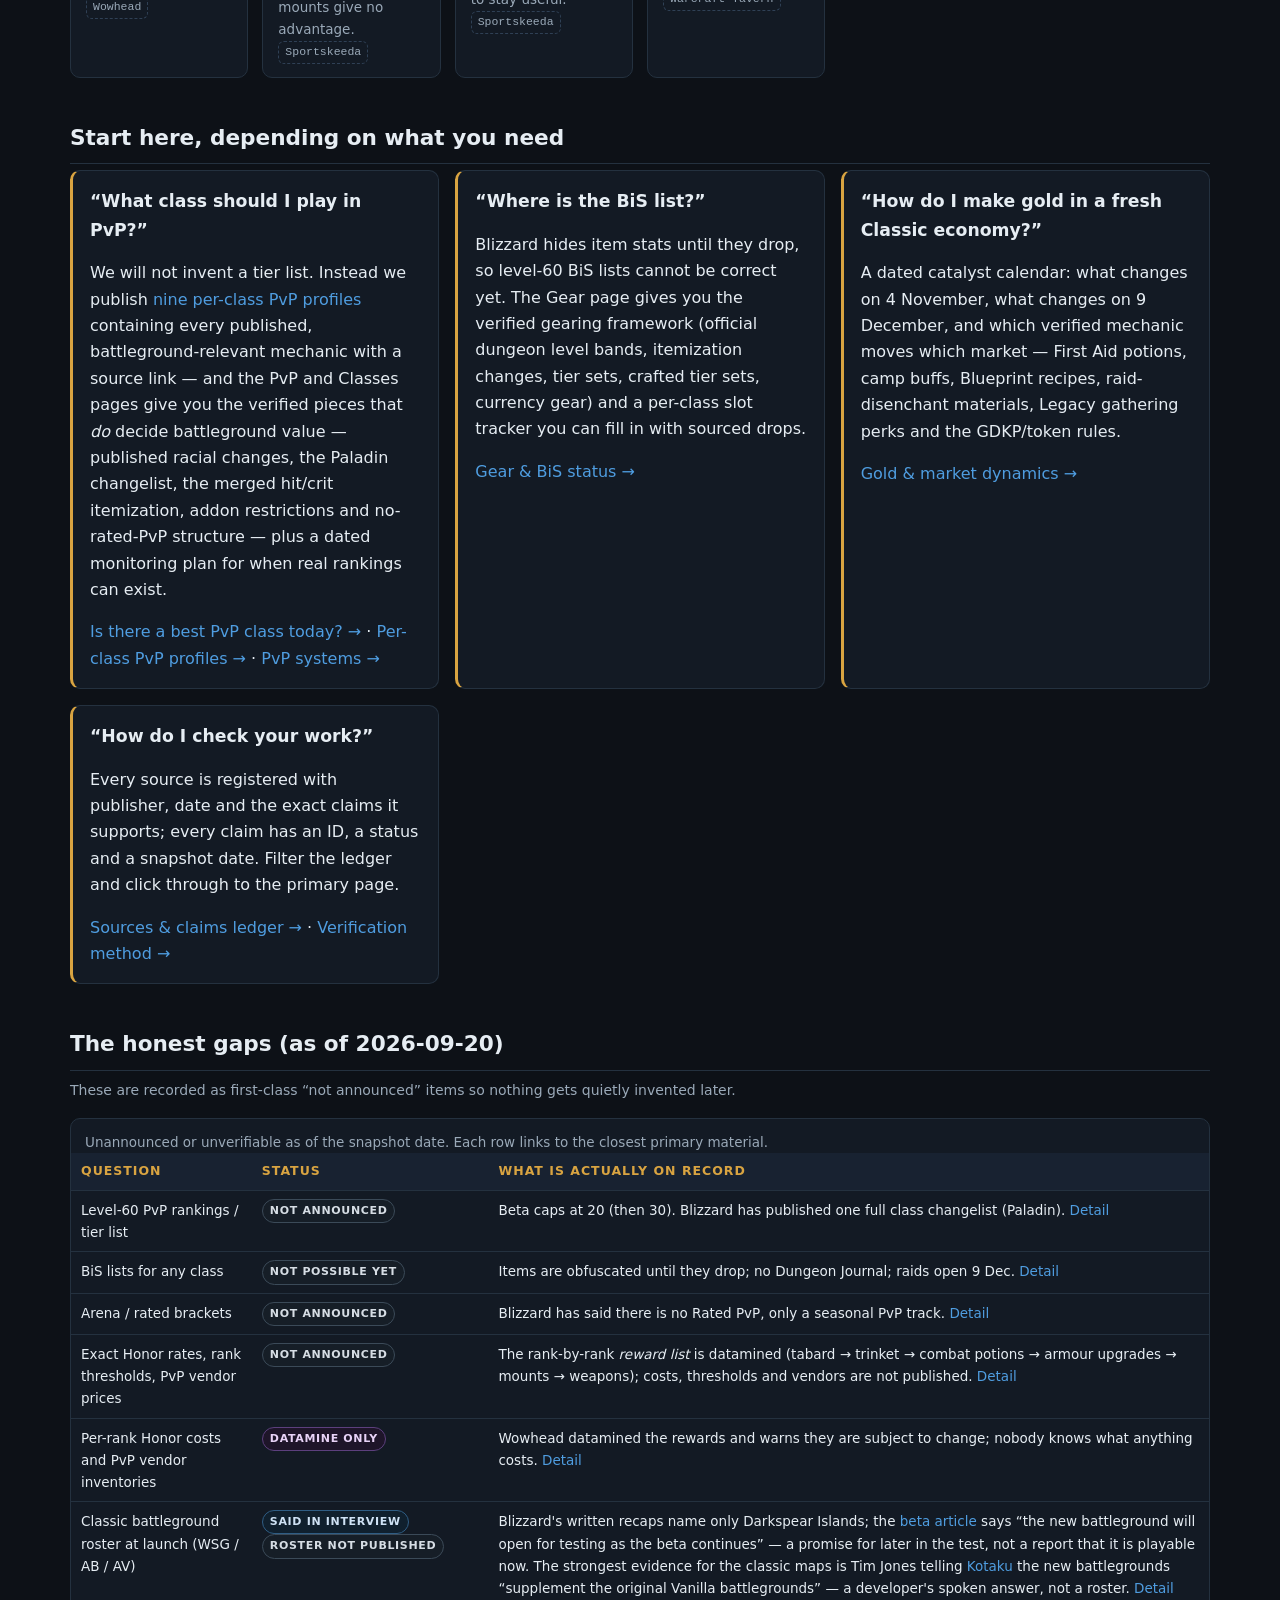
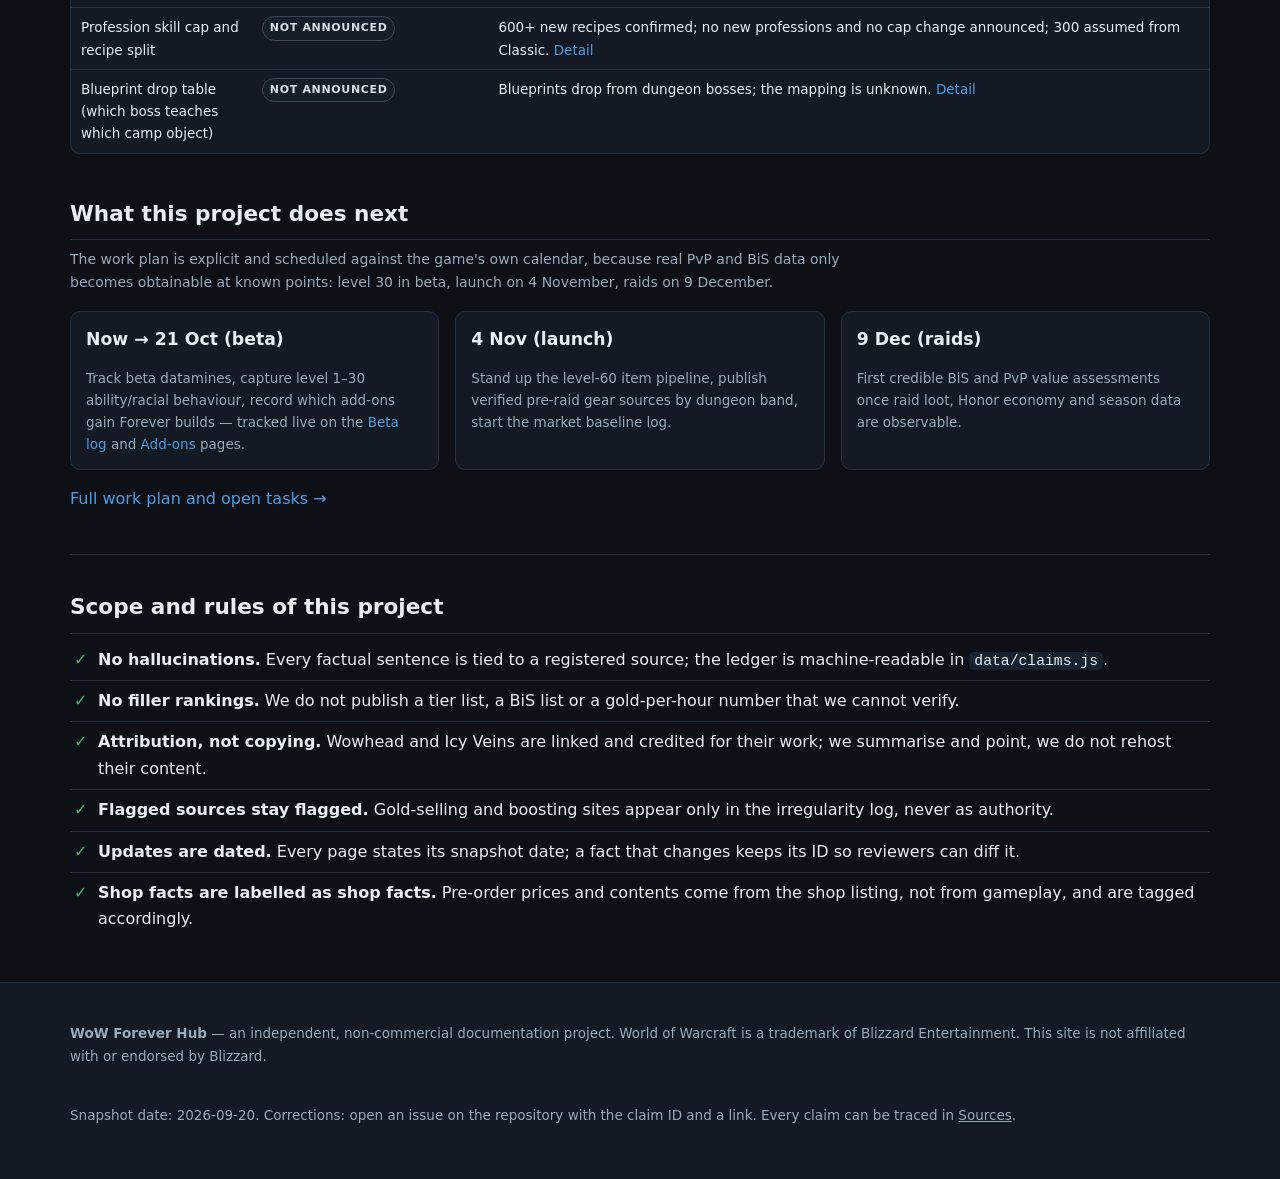
==== commit 0c467252: "Session 20 Sep: live re-verification of load-bearing claims, article-container fingerprinting Pass 1" ====
--- a/index.html
+++ b/index.html
@@ -44,7 +44,7 @@
 <main id="main" class="wrap">
 
   <div class="hero">
-    <p class="eyebrow">Documentation snapshot <span data-snapshot>2026-09-19</span> · Forever beta live</p>
+    <p class="eyebrow">Documentation snapshot <span data-snapshot>2026-09-20</span> · Forever beta live</p>
     <h1>World of Warcraft: Forever — what is actually verified, right now</h1>
     <p class="lede">
       This site tracks <strong>World of Warcraft: Forever</strong> with one rule: every fact carries an evidence tag
@@ -186,7 +186,7 @@
   </section>
 
   <section aria-labelledby="h-gaps">
-    <h2 id="h-gaps">The honest gaps (as of <span data-snapshot>2026-09-19</span>)</h2>
+    <h2 id="h-gaps">The honest gaps (as of <span data-snapshot>2026-09-20</span>)</h2>
     <p class="sub">These are recorded as first-class “not announced” items so nothing gets quietly invented later.</p>
     <div class="table-wrap">
       <table class="compact">
@@ -273,7 +273,7 @@
 <footer class="site-footer">
   <div class="wrap">
     <p><strong>WoW Forever Hub</strong> — an independent, non-commercial documentation project. World of Warcraft is a trademark of Blizzard Entertainment. This site is not affiliated with or endorsed by Blizzard.</p>
-    <p>Snapshot date: <span data-snapshot>2026-09-19</span>. Corrections: open an issue on the repository with the claim ID and a link. Every claim can be traced in <a href="sources.html">Sources</a>.</p>
+    <p>Snapshot date: <span data-snapshot>2026-09-20</span>. Corrections: open an issue on the repository with the claim ID and a link. Every claim can be traced in <a href="sources.html">Sources</a>.</p>
   </div>
 </footer>
 
